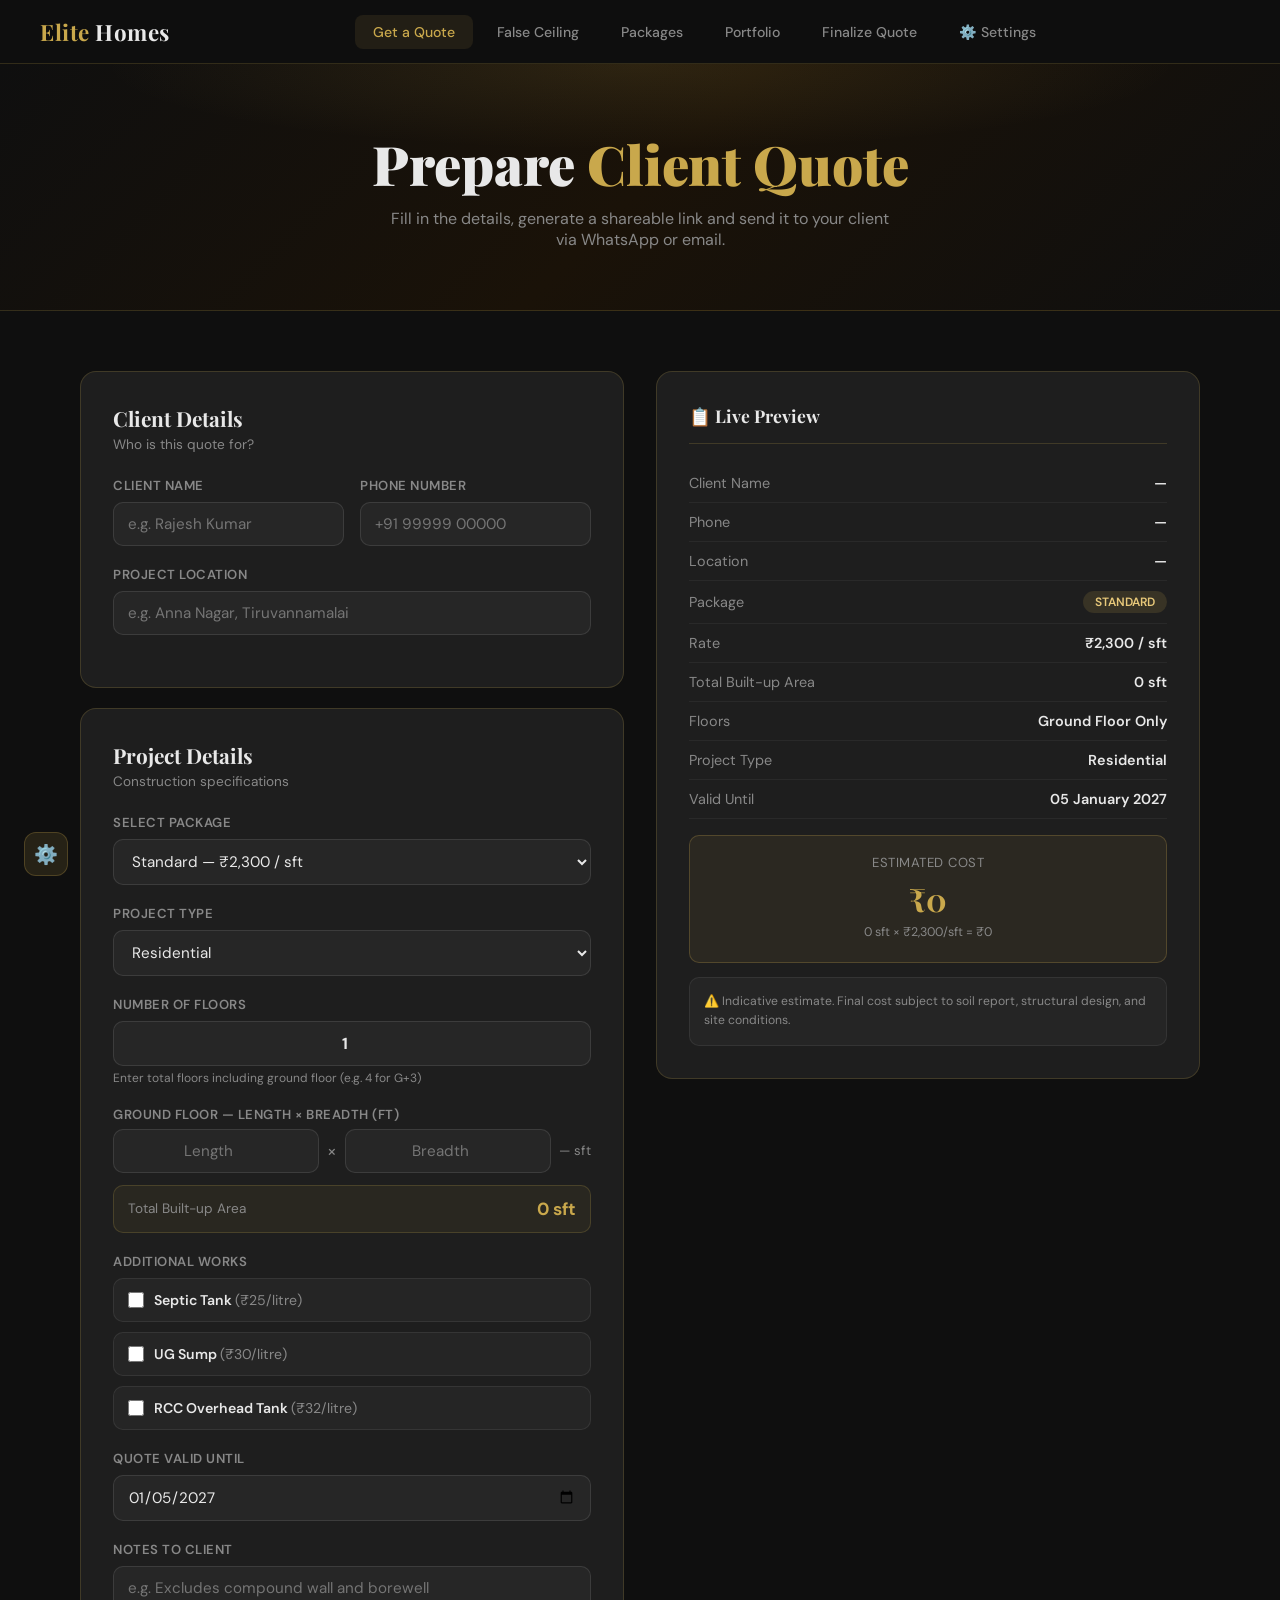
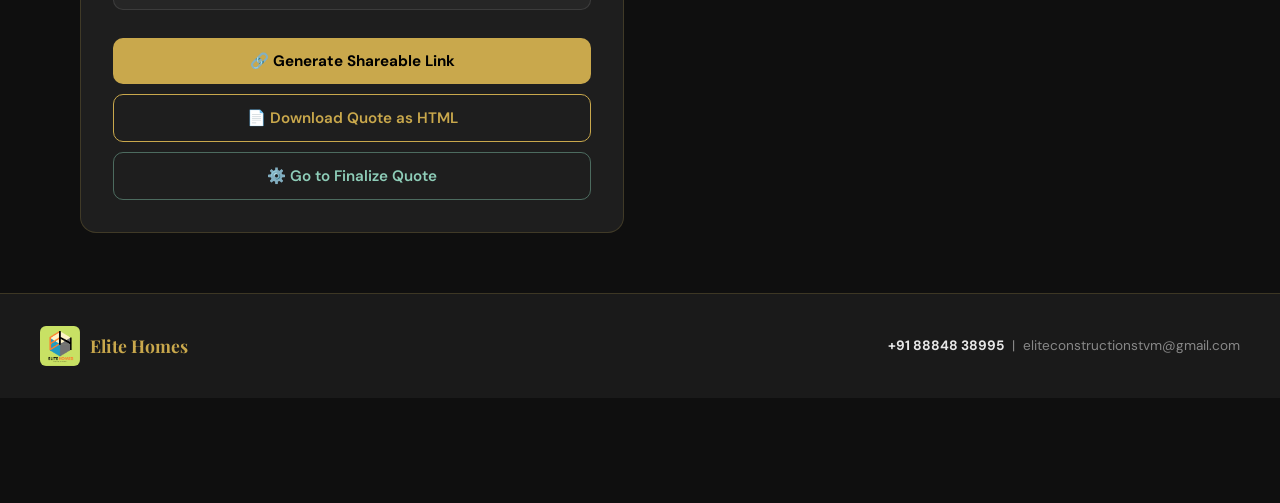
==== index.html @ dfecfeee "Delete terms and conditions page section Removed the terms and conditions section from the HTML." ====
<!DOCTYPE html>
<html lang="en">
<head>
<meta charset="UTF-8"/>
<meta name="viewport" content="width=device-width, initial-scale=1.0"/>
<title>Elite Homes</title>
<link href="https://fonts.googleapis.com/css2?family=Playfair+Display:wght@400;700;900&family=DM+Sans:wght@300;400;500;600&display=swap" rel="stylesheet"/>
<link rel="stylesheet" href="css/styles.css"/>
</head>
<body>


<!-- NAV -->
<nav>
  <div class="nav-logo" style="display:flex;align-items:center;gap:10px;cursor:pointer" onclick="showPage('quote',document.getElementById('nav-quote'))">
    <img src="assets/logo.png" style="height:38px;width:38px;object-fit:contain;border-radius:6px"/>
    <span style="color:var(--gold)">Elite <span style="color:var(--text)">Homes</span></span>
  </div>
  <div class="nav-links" id="navLinks">
    <button class="nav-btn active" id="nav-quote" onclick="showPage('quote',this);closeMenu()">Get a Quote</button>
    <button class="nav-btn" id="nav-ceiling" onclick="showPage('ceiling',this);closeMenu()">False Ceiling</button>
    <button class="nav-btn" id="nav-fc-finalize" onclick="showPage('fc-finalize',this);closeMenu()" style="display:none">Finalize FC</button>
    <button class="nav-btn" id="nav-packages" onclick="showPage('packages',this);closeMenu()">Packages</button>
    <button class="nav-btn" id="nav-projects" onclick="showPage('projects',this);closeMenu()">Portfolio</button>
    <button class="nav-btn" id="nav-finalize" onclick="showPage('finalize',this);closeMenu()" style="display:none">Finalize Quote</button>
    <button class="nav-btn" id="nav-settings" onclick="showPage('settings',this);closeMenu()">⚙️ Settings</button>
  </div>
  <div style="display:flex;align-items:center;gap:10px">
    <button class="nav-hamburger" id="navHamburger" onclick="toggleMenu()" aria-label="Menu">☰</button>
  </div>
</nav>


<!-- ===================== PAGE 1: PROJECTS ===================== -->
<div class="page" id="page-projects">
  <div class="hero">
    <h1>Building <em>Dreams</em><br/>Into Reality</h1>
    <p>Elite Homes — Property Promotors based in Tiruvannamalai, Tamil Nadu. Building dreams with quality and trust.</p>
  </div>

  <div class="section">
    <div class="stats-bar">
      <div class="stat-item">
        <div class="stat-num">120+</div>
        <div class="stat-label">Projects Completed</div>
      </div>
      <div class="stat-item">
        <div class="stat-num">8+</div>
        <div class="stat-label">Years Experience</div>
      </div>
      <div class="stat-item">
        <div class="stat-num">98%</div>
        <div class="stat-label">Client Satisfaction</div>
      </div>
      <div class="stat-item">
        <div class="stat-num">4.2L+</div>
        <div class="stat-label">Sq.ft. Built</div>
      </div>
    </div>

    <div class="section-title">Featured <em>Projects</em></div>
    <p class="section-sub">A selection of our finest completed constructions across Tamil Nadu</p>

    <div class="projects-grid" id="projectsGrid">
    </div>
  </div>

      <footer>
    <div class="footer-logo" style="display:flex;align-items:center;gap:10px"><img src="assets/logo.png" style="height:40px;width:40px;object-fit:contain;border-radius:6px"/><span></span></div>
    <div class="footer-contact"></div>
  </footer>



</div>

<!-- ===================== PAGE 2: QUOTE ===================== -->
<div class="page active" id="page-quote">

  <!-- ADMIN VIEW -->
  <div id="admin-view">
    <div class="hero">
      <h1>Prepare <em>Client Quote</em></h1>
      <p>Fill in the details, generate a shareable link and send it to your client via WhatsApp or email.</p>
    </div>
    <div class="section">
      <div class="quote-layout">
        <div>
          <div class="quote-form-card">
            <div class="section-title" style="font-size:1.3rem;margin-bottom:4px">Client Details</div>
            <p style="color:var(--muted);font-size:0.85rem;margin-bottom:24px">Who is this quote for?</p>
            <div class="form-row">
              <div class="form-group">
                <label class="form-label">Client Name</label>
                <input class="form-input" type="text" id="clientName" placeholder="e.g. Rajesh Kumar" oninput="updatePreview()"/>
              </div>
              <div class="form-group">
                <label class="form-label">Phone Number</label>
                <input class="form-input" type="tel" id="clientPhone" placeholder="+91 99999 00000" oninput="updatePreview()"/>
              </div>
            </div>
            <div class="form-group">
              <label class="form-label">Project Location</label>
              <input class="form-input" type="text" id="clientLocation" placeholder="e.g. Anna Nagar, Tiruvannamalai" oninput="updatePreview()"/>
            </div>
          </div>

          <div class="quote-form-card" style="margin-top:20px">
            <div class="section-title" style="font-size:1.3rem;margin-bottom:4px">Project Details</div>
            <p style="color:var(--muted);font-size:0.85rem;margin-bottom:24px">Construction specifications</p>
            <div class="form-group">
              <label class="form-label">Select Package</label>
              <select class="form-select" id="packageType" onchange="updatePreview()">
                <option value="basic">Basic — ₹2,100 / sft</option>
                <option value="standard" selected>Standard — ₹2,300 / sft</option>
                <option value="premium">Premium — ₹2,550 / sft</option>
              </select>
            </div>
            <div class="form-group">
              <label class="form-label">Project Type</label>
              <select class="form-select" id="projectType" onchange="updatePreview()">
                <option value="Residential">Residential</option>
                <option value="Commercial">Commercial</option>
              </select>
            </div>
            <!-- FLOOR DIMENSIONS -->
            <div class="form-group">
              <label class="form-label">Number of Floors</label>
              <input class="form-input" type="number" id="numFloors" min="1" max="20"
                placeholder="Enter number of floors" value="1" oninput="buildFloorInputs()"
                style="text-align:center;font-size:1rem;font-weight:700"/>
              <div style="font-size:0.75rem;color:var(--muted);margin-top:4px">Enter total floors including ground floor (e.g. 4 for G+3)</div>
            </div>
            <div id="floorDimsContainer"></div>
            <div style="margin-top:4px;padding:12px 14px;background:rgba(201,168,76,0.07);border:1px solid rgba(201,168,76,0.2);border-radius:10px;display:flex;justify-content:space-between;align-items:center;">
              <span style="font-size:0.85rem;color:var(--muted)">Total Built-up Area</span>
              <span style="font-size:1.1rem;font-weight:700;color:var(--gold)" id="totalSftDisplay">0 sft</span>
            </div>
            <input type="hidden" id="builtArea" value="0"/>
            <!-- ADD-ONS -->
            <div class="form-group" style="margin-top:20px">
              <label class="form-label">Additional Works</label>
              <div style="display:flex;flex-direction:column;gap:10px;margin-top:4px">
                <!-- Septic Tank -->
                <div style="background:rgba(255,255,255,0.03);border:1px solid rgba(255,255,255,0.08);border-radius:10px;padding:12px 14px;">
                  <label style="display:flex;align-items:center;gap:10px;cursor:pointer;margin-bottom:0">
                    <input type="checkbox" id="chk-septic" onchange="toggleAddon('septic')" style="accent-color:var(--gold);width:16px;height:16px"/>
                    <span style="font-size:0.88rem;font-weight:600">Septic Tank <span style="color:var(--muted);font-weight:400">(₹25/litre)</span></span>
                  </label>
                  <div id="addon-septic" style="display:none;margin-top:10px;display:none">
                    <input class="form-input" type="number" id="val-septic" placeholder="Capacity in litres" oninput="updatePreview()" style="margin-top:0"/>
                  </div>
                </div>
                <!-- UG Sump -->
                <div style="background:rgba(255,255,255,0.03);border:1px solid rgba(255,255,255,0.08);border-radius:10px;padding:12px 14px;">
                  <label style="display:flex;align-items:center;gap:10px;cursor:pointer;margin-bottom:0">
                    <input type="checkbox" id="chk-sump" onchange="toggleAddon('sump')" style="accent-color:var(--gold);width:16px;height:16px"/>
                    <span style="font-size:0.88rem;font-weight:600">UG Sump <span style="color:var(--muted);font-weight:400">(₹30/litre)</span></span>
                  </label>
                  <div id="addon-sump" style="display:none">
                    <input class="form-input" type="number" id="val-sump" placeholder="Capacity in litres" oninput="updatePreview()" style="margin-top:10px"/>
                  </div>
                </div>
                <!-- RCC Tank -->
                <div style="background:rgba(255,255,255,0.03);border:1px solid rgba(255,255,255,0.08);border-radius:10px;padding:12px 14px;">
                  <label style="display:flex;align-items:center;gap:10px;cursor:pointer;margin-bottom:0">
                    <input type="checkbox" id="chk-rcc" onchange="toggleAddon('rcc')" style="accent-color:var(--gold);width:16px;height:16px"/>
                    <span style="font-size:0.88rem;font-weight:600">RCC Overhead Tank <span style="color:var(--muted);font-weight:400">(₹32/litre)</span></span>
                  </label>
                  <div id="addon-rcc" style="display:none">
                    <input class="form-input" type="number" id="val-rcc" placeholder="Capacity in litres" oninput="updatePreview()" style="margin-top:10px"/>
                  </div>
                </div>
              </div>
            </div>
            <div class="form-group">
              <label class="form-label">Quote Valid Until</label>
              <input class="form-input" type="date" id="validUntil" oninput="updatePreview()"/>
            </div>
            <div class="form-group">
              <label class="form-label">Notes to Client</label>
              <input class="form-input" type="text" id="notes" placeholder="e.g. Excludes compound wall and borewell" oninput="updatePreview()"/>
            </div>
            <button class="form-btn" onclick="generateShareLink()">🔗 Generate Shareable Link</button>
            <button class="form-btn-outline" onclick="downloadQuoteHTML()" style="margin-top:10px">📄 Download Quote as HTML</button>
            <button class="form-btn-outline" onclick="goToFinalize()" style="margin-top:10px;border-color:rgba(107,158,138,0.6);color:#8ECDB8">⚙️ Go to Finalize Quote</button>
            <div class="share-box" id="shareBox">
              <div class="share-label">Share this link with your client</div>
              <div class="share-link-row">
                <input class="share-link-input" id="shareLinkInput" readonly onclick="this.select()"/>
                <button class="copy-btn" onclick="copyLink()">Copy</button>
              </div>
              <button class="wa-btn" onclick="shareWhatsApp()">
                <svg width="18" height="18" viewBox="0 0 24 24" fill="currentColor"><path d="M17.472 14.382c-.297-.149-1.758-.867-2.03-.967-.273-.099-.471-.148-.67.15-.197.297-.767.966-.94 1.164-.173.199-.347.223-.644.075-.297-.15-1.255-.463-2.39-1.475-.883-.788-1.48-1.761-1.653-2.059-.173-.297-.018-.458.13-.606.134-.133.298-.347.446-.52.149-.174.198-.298.298-.497.099-.198.05-.371-.025-.52-.075-.149-.669-1.612-.916-2.207-.242-.579-.487-.5-.669-.51-.173-.008-.371-.01-.57-.01-.198 0-.52.074-.792.372-.272.297-1.04 1.016-1.04 2.479 0 1.462 1.065 2.875 1.213 3.074.149.198 2.096 3.2 5.077 4.487.709.306 1.262.489 1.694.625.712.227 1.36.195 1.871.118.571-.085 1.758-.719 2.006-1.413.248-.694.248-1.289.173-1.413-.074-.124-.272-.198-.57-.347m-5.421 7.403h-.004a9.87 9.87 0 01-5.031-1.378l-.361-.214-3.741.982.998-3.648-.235-.374a9.86 9.86 0 01-1.51-5.26c.001-5.45 4.436-9.884 9.888-9.884 2.64 0 5.122 1.03 6.988 2.898a9.825 9.825 0 012.893 6.994c-.003 5.45-4.437 9.884-9.885 9.884m8.413-18.297A11.815 11.815 0 0012.05 0C5.495 0 .16 5.335.157 11.892c0 2.096.547 4.142 1.588 5.945L.057 24l6.305-1.654a11.882 11.882 0 005.683 1.448h.005c6.554 0 11.89-5.335 11.893-11.893a11.821 11.821 0 00-3.48-8.413z"/></svg>
                Send via WhatsApp
              </button>
            </div>
          </div>
        </div>

        <div class="quote-preview">
          <h3>📋 Live Preview</h3>
          <div class="preview-row"><span class="preview-label">Client Name</span><span class="preview-val" id="prev-name">—</span></div>
          <div class="preview-row"><span class="preview-label">Phone</span><span class="preview-val" id="prev-phone">—</span></div>
          <div class="preview-row"><span class="preview-label">Location</span><span class="preview-val" id="prev-location">—</span></div>
          <div class="preview-row"><span class="preview-label">Package</span><span class="preview-val" id="prev-package"><span class="package-pill pill-standard">Standard</span></span></div>
          <div class="preview-row"><span class="preview-label">Rate</span><span class="preview-val" id="prev-rate">₹2,300 / sft</span></div>
          <div class="preview-row"><span class="preview-label">Total Built-up Area</span><span class="preview-val" id="prev-area">0 sft</span></div>
          <div class="preview-row"><span class="preview-label">Floors</span><span class="preview-val" id="prev-floors">Ground Floor Only</span></div>
          <div id="prev-floor-details" style="width:100%"></div>
          <div id="prev-addons-rows"></div>
          <div class="preview-row"><span class="preview-label">Project Type</span><span class="preview-val" id="prev-type">Residential</span></div>
          <div class="preview-row"><span class="preview-label">Valid Until</span><span class="preview-val" id="prev-valid">—</span></div>
          <div class="preview-total">
            <div class="preview-total-label">Estimated Cost</div>
            <div class="preview-total-num" id="prev-total">₹33,75,000</div>
            <div class="preview-total-sub" id="prev-breakdown">0 sft × ₹2,300/sft</div>
            <div id="prev-addons-total" style="font-size:0.78rem;color:var(--muted);margin-top:4px"></div>
          </div>
          <div style="margin-top:14px;padding:14px;background:rgba(255,255,255,0.03);border-radius:10px;border:1px solid rgba(255,255,255,0.07);">
            <p style="font-size:0.76rem;color:var(--muted);line-height:1.6;">⚠️ Indicative estimate. Final cost subject to soil report, structural design, and site conditions.</p>
          </div>
        </div>
      </div>
    </div>
  </div>

  <!-- CLIENT VIEW -->
  <div id="client-view" style="display:none">
    <div class="hero">
      <h1>Your <em>Construction Quote</em></h1>
      <p>Prepared exclusively for you by Elite Homes</p>
    </div>
    <div class="section">
      <div class="client-quote-wrap">
        <div class="client-banner">
          <div class="client-banner-icon">🏗️</div>
          <div class="client-banner-text">
            <h4>Read-only quote prepared by Elite Homes</h4>
            <p>To discuss or proceed, contact us via WhatsApp or call directly.</p>
          </div>
        </div>
        <div class="client-header">
          <div>
            <div style="font-size:0.78rem;color:var(--muted);text-transform:uppercase;letter-spacing:1px;margin-bottom:6px">Construction Quote</div>
            <h2>Dear <em id="c-name">Client</em></h2>
          </div>
          <div class="quote-meta"><strong id="c-quotedate">—</strong>Valid until: <span id="c-valid">—</span></div>
        </div>
        <div class="client-total-card">
          <div class="client-total-label">Estimated Project Cost</div>
          <div class="client-total-amount" id="c-total">—</div>
          <div class="client-total-break" id="c-break">—</div>
        </div>
        <div class="client-card">
          <h3>Project Information</h3>
          <div class="client-detail-grid">
            <div class="client-detail-item"><div class="client-detail-label">Client Name</div><div class="client-detail-val" id="c-namedet">—</div></div>
            <div class="client-detail-item"><div class="client-detail-label">Phone</div><div class="client-detail-val" id="c-phone">—</div></div>
            <div class="client-detail-item"><div class="client-detail-label">Project Location</div><div class="client-detail-val" id="c-loc">—</div></div>
            <div class="client-detail-item"><div class="client-detail-label">Project Type</div><div class="client-detail-val" id="c-type">—</div></div>
            <div class="client-detail-item"><div class="client-detail-label">Built-up Area</div><div class="client-detail-val" id="c-area">—</div></div>
            <div class="client-detail-item"><div class="client-detail-label">Number of Floors</div><div class="client-detail-val" id="c-floors">—</div></div>
          </div>
        </div>
        <div class="client-card">
          <h3>Selected Package</h3>
          <div style="display:flex;align-items:center;gap:16px;margin-bottom:20px">
            <span id="c-pkgpill" class="package-pill pill-standard">Standard</span>
            <span id="c-pkgrate" style="font-size:1.1rem;font-weight:700">₹2,300 / sft</span>
          </div>
          <div class="client-specs-grid" id="c-specs-grid"></div>
          <div style="margin-top:16px;padding:14px;background:rgba(255,255,255,0.03);border-radius:10px;border:1px solid rgba(255,255,255,0.06);">
            <p id="c-notes" style="font-size:0.85rem;color:var(--muted);line-height:1.6;"></p>
          </div>
        </div>
        <div class="client-card">
          <h3>Package Inclusions</h3>
          <div id="c-addons" style="display:grid;grid-template-columns:1fr 1fr;gap:10px;"></div>
        </div>
        <div style="padding:14px;background:rgba(255,255,255,0.02);border:1px solid rgba(255,255,255,0.07);border-radius:10px;margin-bottom:20px;">
          <p style="font-size:0.78rem;color:var(--muted);line-height:1.7;">⚠️ <strong style="color:var(--text)">Disclaimer:</strong> This is an indicative estimate. Final project cost will be confirmed after site inspection, soil test, and structural design. Rates are subject to revision based on material market prices at time of procurement.</p>
        </div>

        <!-- COMPARISON TABLE in client view -->
        <div class="client-card">
          <h3>How Your Package Compares</h3>
          <div style="overflow-x:auto">
          <table class="compare-table" style="margin-top:4px">
            <thead>
              <tr>
                <th style="text-align:left;background:var(--dark3);color:var(--muted);font-size:0.78rem">Specification</th>
                <th class="th-basic" id="cmp-th-basic">Basic</th>
                <th class="th-standard" id="cmp-th-standard">Standard</th>
                <th class="th-premium" id="cmp-th-premium">Premium</th>
              </tr>
            </thead>
            <tbody>
              <tr><td>Rate / SFT</td><td id="cmp-rate-basic">₹2,100</td><td id="cmp-rate-standard">₹2,300</td><td id="cmp-rate-premium">₹2,550</td></tr>
              <tr><td>Basement Height</td><td>2 ft above GL</td><td>3 ft above GL</td><td>3 ft above GL</td></tr>
              <tr><td>Cement / சிமெண்ட்</td><td>Priya / Penna</td><td>Ramco / Dalmia</td><td>Ultratech</td></tr>
              <tr><td>TMT Steel / ஸ்டீல்</td><td>Suryadev / Thirumala</td><td>Agni</td><td>TATA TMT</td></tr>
              <tr><td>Sand / மணல்</td><td>M-Sand / P-Sand</td><td>M-Sand / P-Sand</td><td>M-Sand / P-Sand</td></tr>
              <tr><td>Bricks / செங்கல்</td><td>Fly Ash</td><td>Red Brick</td><td>Wire-cut Red Brick</td></tr>
              <tr><td>Main Door / மெயின் டோர்</td><td>Vengai wood frame with Flush door</td><td>Vengai wood frame with Vengai wood shutter</td><td>African Teak wood frame with African Teak wood shutter</td></tr>
              <tr><td>Inner Doors / உள் கதவு</td><td>Vengai wood frame with Flushdoor</td><td>Vengai wood frame with Flushdoor</td><td>Vengai wood frame with Flushdoor (ISI make)</td></tr>
              <tr><td>Exterior Doors / வெளி கதவு</td><td>Vengai Wood Frame with Vengai Shutter</td><td>Vengai Wood Frame with Vengai Shutter</td><td>Vengai Wood Frame with Vengai Shutter</td></tr>
              <tr><td>Windows / ஜன்னல்கள்</td><td>UPVC</td><td>UPVC</td><td>Vengai Wood</td></tr>
              <tr><td>Hardwares</td><td>Powder coated</td><td>Powder coated</td><td>Stainless Steel</td></tr>
              <tr><td>Handrails / கைப்பிடி</td><td>MS</td><td>Stainless Steel</td><td>Stainless Steel</td></tr>
              <tr><td>Main Gate</td><td>MS</td><td>MS</td><td>SS</td></tr>
              <tr><td>Tiles / டைல்ஸ்</td><td>₹40/sft</td><td>₹50/sft</td><td>₹60/sft</td></tr>
              <tr><td>Staircase Floor / மாடி படி</td><td>Vitrified Tiles</td><td>Vitrified Tiles</td><td>Granite</td></tr>
              <tr><td>Switches / ஸ்விட்ச்கள்</td><td>GM</td><td>Anchor Roma</td><td>Legrand</td></tr>
              <tr><td>Electric Cables / வயர்கள்</td><td>Kundan / V-Guard</td><td>Finolex</td><td>Hawells</td></tr>
              <tr><td>Water Pipes / குழாய்கள்</td><td>Star</td><td>Finolex</td><td>Astral / Ashirwad</td></tr>
              <tr><td>Sanitary Fittings / சானிடரி Fittings</td><td>Parryware</td><td>Jaquar</td><td>Roca</td></tr>
              <tr><td>Water Closets / கழிவறை பேஷன்</td><td>Parryware</td><td>Parryware</td><td>Jaquar</td></tr>
              <tr><td>Interior Painting</td><td>Asian Tractor</td><td>Asian Tractor</td><td>Asian Premium</td></tr>
              <tr><td>Exterior Painting</td><td>Asian Ace</td><td>Asian Ace</td><td>Asian Apex</td></tr>
              <tr><td>Joinery Painting</td><td>Asian Enamel</td><td>Asian Enamel</td><td>Asian Enamel</td></tr>
              <tr><td>Anti Termite Treatment</td><td><span class="check-no">✕</span></td><td><span class="check-no">✕</span></td><td><span class="check-yes">✓</span></td></tr>
              <tr><td>Basement Plastering</td><td><span class="check-no">✕</span></td><td><span class="check-no">✕</span></td><td><span class="check-yes">✓</span></td></tr>
              <tr><td>Sill Slab</td><td><span class="check-no">✕</span></td><td><span class="check-yes">✓</span></td><td><span class="check-yes">✓</span></td></tr>
            </tbody>
          </table>
          </div>
          <p style="font-size:0.75rem;color:var(--muted);margin-top:12px;text-align:center">Your selected package is highlighted above</p>
        </div>
        <div class="client-actions">
          <button class="client-action-btn action-primary" onclick="window.print()">🖨️ Print / Save PDF</button>
          <button class="client-action-btn action-wa" onclick="window.open('https://wa.me/918884838995','_blank')">💬 Contact on WhatsApp</button>
        </div>
      </div>
    </div>
  </div>

    <footer>
    <div class="footer-logo" style="display:flex;align-items:center;gap:10px"><img src="assets/logo.png" style="height:40px;width:40px;object-fit:contain;border-radius:6px"/><span></span></div>
    <div class="footer-contact"></div>
  </footer>


</div>


<!-- ===================== PAGE: FALSE CEILING ===================== -->
<div class="page" id="page-ceiling">
  <div id="fc-admin-view">
    <div class="hero">
      <h1>False Ceiling <em>Quote</em></h1>
      <p>Add rooms, select materials per room, and generate a detailed false ceiling quotation.</p>
    </div>
    <div class="section" style="max-width:900px">

      <!-- Client Details -->
      <div class="quote-form-card" style="margin-bottom:16px">
        <div class="section-title" style="font-size:1.1rem;margin-bottom:16px">Client Details</div>
        <div class="form-row">
          <div class="form-group">
            <label class="form-label">Client Name</label>
            <input class="form-input" type="text" id="fc-clientName" placeholder="e.g. Mr. Lokesh" oninput="fcRecalc()"/>
          </div>
          <div class="form-group">
            <label class="form-label">Location / Project</label>
            <input class="form-input" type="text" id="fc-location" placeholder="e.g. Vengikkal, Tiruvannamalai" oninput="fcRecalc()"/>
          </div>
        </div>
      </div>

      <!-- Rooms -->
      <div id="fc-rooms-container"></div>
      <button class="fc-add-room-btn" onclick="fcAddRoom()">+ Add Room</button>

      <!-- Global Add-ons -->
      <div class="fc-global-card">
        <div class="fc-global-title">Global Add-ons (applied to total area)</div>
        <!-- CNC Design -->
        <div class="fc-global-row">
          <div>
            <div class="fc-global-label">CNC Design with Light Board Sheet</div>
            <div style="font-size:0.75rem;color:var(--muted)">₹750 per Rft</div>
          </div>
          <input type="checkbox" id="fc-cnc-chk" onchange="fcToggleGlobal('cnc')" style="accent-color:var(--gold);width:18px;height:18px"/>
          <span class="fc-global-unit">Rft</span>
          <input class="fq-diff-input" type="number" id="fc-cnc-qty" placeholder="Qty" oninput="fcRecalc()" style="display:none;text-align:center"/>
        </div>
        <!-- Putty -->
        <div class="fc-global-row">
          <div>
            <div class="fc-global-label">Putty — 2 coats (Birla Putty)</div>
            <div style="font-size:0.75rem;color:var(--muted)">₹20 per Sft</div>
          </div>
          <input type="checkbox" id="fc-putty-chk" onchange="fcToggleGlobal('putty')" style="accent-color:var(--gold);width:18px;height:18px"/>
          <span class="fc-global-unit">Auto (total sft)</span>
          <div style="font-size:0.82rem;color:var(--gold);font-weight:700" id="fc-putty-display">₹0</div>
        </div>
        <!-- Primer -->
        <div class="fc-global-row">
          <div>
            <div class="fc-global-label">Primer — 1 coat (Asian Paints)</div>
            <div style="font-size:0.75rem;color:var(--muted)">₹15 per Sft</div>
          </div>
          <input type="checkbox" id="fc-primer-chk" onchange="fcToggleGlobal('primer')" style="accent-color:var(--gold);width:18px;height:18px"/>
          <span class="fc-global-unit">Auto (total sft)</span>
          <div style="font-size:0.82rem;color:var(--gold);font-weight:700" id="fc-primer-display">₹0</div>
        </div>
      </div>

      <!-- Summary -->
      <div class="fc-summary-box">
        <div style="font-size:0.75rem;text-transform:uppercase;letter-spacing:1px;color:var(--muted);margin-bottom:14px;font-weight:700">Quote Summary</div>
        <div id="fc-summary-rows"></div>
        <div class="fc-summary-total">
          <div class="fc-summary-total-label">Total Amount</div>
          <div class="fc-summary-total-val" id="fc-grand-total">₹0</div>
        </div>
      </div>

      <button class="fc-download-btn" onclick="fcDownloadQuote()">📄 Download False Ceiling Quote</button>
      <button class="fc-download-btn" onclick="showPage('fc-finalize', document.getElementById('nav-fc-finalize'))" style="margin-top:10px;background:rgba(201,168,76,0.12);color:var(--gold);border:1px solid rgba(201,168,76,0.4)">⚙️ Finalize False Ceiling Quote</button>
      <button class="fc-download-btn" onclick="copyFcSpecsShareLink()" style="margin-top:10px;background:rgba(94,201,138,0.1);color:#5EC98A;border:1px solid rgba(94,201,138,0.4)">🔗 Copy False Ceiling Specs Link</button>
      <div id="fc-share-msg" style="display:none;text-align:center;color:#5EC98A;font-size:0.82rem;margin-top:8px">✅ Link copied! Share it with your client.</div>

    </div>
       <footer>
      <div class="footer-logo" style="display:flex;align-items:center;gap:10px"><span></span></div>
      <div class="footer-contact"></div>
    </footer>


    <div style="text-align:center;padding:10px 0 4px;font-size:0.72rem;color:rgba(255,255,255,0.18)">v2.0 — Elite Homes Quote Builder</div>
  </div>
</div>


<!-- ===================== PAGE: FC FINALIZE ===================== -->
<div class="page" id="page-fc-finalize">
  <div class="hero">
    <h1>Finalize <em>False Ceiling Quote</em></h1>
    <p>Review rooms, apply deductions, adjust rates, add extras and download the final quote.</p>
  </div>
  <div class="section" style="max-width:900px">

    <!-- STEP 1: LOAD -->
    <div class="fq-section" id="fcfin-load-section">
      <div class="fq-section-title">📂 Load Quote</div>
      <div class="fq-section-sub">Upload a downloaded False Ceiling quote HTML, or use current quote from the False Ceiling page.</div>
      <div style="display:flex;gap:10px;flex-wrap:wrap;margin-top:12px">
        <button class="specs-btn" onclick="fcFinLoadCurrent()" style="flex:1;padding:14px;font-size:0.9rem">
          ⚡ Use Current Quote
        </button>
        <button class="specs-btn" onclick="document.getElementById('fcfin-file-input').click()" style="flex:1;padding:14px;font-size:0.9rem">
          📂 Upload Quote HTML
        </button>
        <input type="file" id="fcfin-file-input" accept=".html" style="display:none" onchange="fcFinLoadFile(event)"/>
      </div>
      <div id="fcfin-loaded-info" style="display:none;margin-top:14px;padding:12px 16px;background:rgba(201,168,76,0.07);border:1px solid rgba(201,168,76,0.2);border-radius:10px">
        <strong id="fcfin-client-name">—</strong>
        <span style="color:var(--muted);font-size:0.82rem;margin-left:10px" id="fcfin-room-count">—</span>
      </div>
    </div>

    <!-- STEP 2: ROOMS WITH DEDUCTIONS -->
    <div id="fcfin-main" style="display:none">
      <div class="fq-section">
        <div class="fq-section-title">🏠 Step 2 — Rooms &amp; Deductions</div>
        <div class="fq-section-sub">Each room shows its gross area. Add deductions (pillar, toilet cutout, etc.) to get net area. Adjust rate per room if needed.</div>
        <div id="fcfin-room-rows"></div>
      </div>

      <!-- STEP 3: GLOBAL ADD-ONS REVIEW -->
      <div class="fq-section">
        <div class="fq-section-title">🔧 Step 3 — Additional Items</div>
        <div class="fq-section-sub">Review global add-ons. Add any extra line items below.</div>

        <!-- Global addons from original quote -->
        <div id="fcfin-globals-rows"></div>

        <!-- Extra line items -->
        <div style="margin-top:16px">
          <div style="font-size:0.75rem;text-transform:uppercase;letter-spacing:0.5px;color:var(--muted);margin-bottom:10px">Extra Line Items</div>
          <table class="fq-extra-table">
            <thead><tr>
              <th style="width:40px">S.No</th><th>Description</th>
              <th style="width:80px">Qty</th><th style="width:70px">Unit</th>
              <th style="width:100px">Rate</th>
              <th style="width:100px;text-align:right">Total</th>
              <th style="width:32px"></th>
            </tr></thead>
            <tbody id="fcfin-extra-body"></tbody>
          </table>
          <button class="fq-add-row-btn" onclick="fcFinAddExtra()">+ Add Line Item</button>
        </div>
      </div>

      <!-- GRAND TOTAL -->
      <div class="fq-grand-box">
        <div class="fq-section-title" style="margin-bottom:16px">💰 Grand Total</div>
        <div id="fcfin-grand-rows"></div>
        <div class="fq-grand-total">
          <div class="fq-grand-total-label">Total False Ceiling Cost</div>
          <div class="fq-grand-total-val" id="fcfin-grand-total">₹0</div>
        </div>
      </div>

      <button class="fc-download-btn" onclick="fcFinDownload()">🖨️ Generate &amp; Download Final FC Quote</button>
    </div>
  </div>

  <footer>
    <div class="footer-logo" style="display:flex;align-items:center;gap:10px"><span></span></div>
    <div class="footer-contact"></div>
  </footer>


  <div style="text-align:center;padding:10px 0 4px;font-size:0.72rem;color:rgba(255,255,255,0.18)">v2.0 — Elite Homes Quote Builder</div>
</div>

<!-- ===================== PAGE 3: PACKAGES ===================== -->
<div class="page" id="page-packages">
  <div class="hero">
    <h1>Construction <em>Packages</em><br/>& Specifications</h1>
    <p>Transparent pricing, honest material specifications. Choose the package that fits your vision and budget.</p>
  </div>

  <div class="section">
    <div class="section-title">Choose Your <em>Package</em></div>
    <p class="section-sub">All packages include skilled labour, structural drawings, and quality site supervision.</p>

    <div class="pkg-grid">
      <!-- BASIC -->
      <div class="pkg-card">
        <div class="pkg-header">
          <div class="pkg-name basic">Basic Package</div>
          <div class="pkg-price">₹2,100 <span class="pkg-price-unit">/ sft</span></div>
          <div class="pkg-desc">Reliable construction with quality entry-level materials. Ideal for budget-conscious builds without compromising structure.</div>
        </div>
        <button class="pkg-cta basic" onclick="selectPackageAndQuote('basic')">Get Quote →</button>
        <div class="pkg-features">
          <div class="feature-row"><span class="feature-icon">🏗️</span><div><div class="feature-label">Cement</div><div class="feature-val">Priya / Penna</div></div></div>
          <div class="feature-row"><span class="feature-icon">⚙️</span><div><div class="feature-label">TMT Steel</div><div class="feature-val">Suryadev / Thirumala</div></div></div>
          <div class="feature-row"><span class="feature-icon">🏖️</span><div><div class="feature-label">Sand</div><div class="feature-val">M-Sand / P-Sand</div></div></div>
          <div class="feature-row"><span class="feature-icon">🧱</span><div><div class="feature-label">Bricks</div><div class="feature-val">Fly Ash</div></div></div>
          <div class="feature-row"><span class="feature-icon">🚪</span><div><div class="feature-label">Main Door</div><div class="feature-val">Vengai wood frame with Flush door</div></div></div>
          <div class="feature-row"><span class="feature-icon">🚪</span><div><div class="feature-label">Inner Doors</div><div class="feature-val">Vengai wood frame with Flushdoor</div></div></div>
          <div class="feature-row"><span class="feature-icon">🚪</span><div><div class="feature-label">Exterior Doors</div><div class="feature-val">Vengai Wood Frame with Vengai Shutter</div></div></div>
          <div class="feature-row"><span class="feature-icon">🪟</span><div><div class="feature-label">Windows</div><div class="feature-val">UPVC</div></div></div>
          <div class="feature-row"><span class="feature-icon">🔧</span><div><div class="feature-label">Hardwares</div><div class="feature-val">Powder coated</div></div></div>
          <div class="feature-row"><span class="feature-icon">🪜</span><div><div class="feature-label">Handrails</div><div class="feature-val">MS</div></div></div>
          <div class="feature-row"><span class="feature-icon">🚧</span><div><div class="feature-label">Main Gate</div><div class="feature-val">MS</div></div></div>
          <div class="feature-row"><span class="feature-icon">🏠</span><div><div class="feature-label">Tiles</div><div class="feature-val">₹40/sft</div></div></div>
          <div class="feature-row"><span class="feature-icon">🪞</span><div><div class="feature-label">Staircase Floor</div><div class="feature-val">Vitrified Tiles</div></div></div>
          <div class="feature-row"><span class="feature-icon">💡</span><div><div class="feature-label">Switches</div><div class="feature-val">GM</div></div></div>
          <div class="feature-row"><span class="feature-icon">🔌</span><div><div class="feature-label">Electric Cables</div><div class="feature-val">Kundan / V-Guard</div></div></div>
          <div class="feature-row"><span class="feature-icon">🚰</span><div><div class="feature-label">Water Pipes</div><div class="feature-val">Star</div></div></div>
          <div class="feature-row"><span class="feature-icon">🚿</span><div><div class="feature-label">Sanitary Fittings</div><div class="feature-val">Parryware</div></div></div>
          <div class="feature-row"><span class="feature-icon">🚽</span><div><div class="feature-label">Water Closets</div><div class="feature-val">Parryware</div></div></div>
          <div class="feature-row"><span class="feature-icon">🎨</span><div><div class="feature-label">Interior Painting</div><div class="feature-val">Asian Tractor</div></div></div>
          <div class="feature-row"><span class="feature-icon">🎨</span><div><div class="feature-label">Exterior Painting</div><div class="feature-val">Asian Ace</div></div></div>
          <div class="feature-row"><span class="feature-icon">🎨</span><div><div class="feature-label">Joinery Painting</div><div class="feature-val">Asian Enamel</div></div></div>
          <div class="feature-row"><span class="feature-icon">🏚️</span><div><div class="feature-label">Basement Height</div><div class="feature-val">2 ft above GL</div></div></div>
        </div>
      </div>

      <!-- STANDARD -->
      <div class="pkg-card featured">
        <div class="featured-badge">⭐ MOST POPULAR</div>
        <div class="pkg-header">
          <div class="pkg-name standard">Standard Package</div>
          <div class="pkg-price">₹2,300 <span class="pkg-price-unit">/ sft</span></div>
          <div class="pkg-desc">The most popular choice — balanced quality, durability and style at a smart price point.</div>
        </div>
        <button class="pkg-cta standard" onclick="selectPackageAndQuote('standard')">Get Quote →</button>
        <div class="pkg-features">
          <div class="feature-row"><span class="feature-icon">🏗️</span><div><div class="feature-label">Cement</div><div class="feature-val">Ramco / Dalmia</div></div></div>
          <div class="feature-row"><span class="feature-icon">⚙️</span><div><div class="feature-label">TMT Steel</div><div class="feature-val">Agni</div></div></div>
          <div class="feature-row"><span class="feature-icon">🏖️</span><div><div class="feature-label">Sand</div><div class="feature-val">M-Sand / P-Sand</div></div></div>
          <div class="feature-row"><span class="feature-icon">🧱</span><div><div class="feature-label">Bricks</div><div class="feature-val">Red Brick</div></div></div>
          <div class="feature-row"><span class="feature-icon">🚪</span><div><div class="feature-label">Main Door</div><div class="feature-val">Vengai wood frame with Vengai wood shutter</div></div></div>
          <div class="feature-row"><span class="feature-icon">🚪</span><div><div class="feature-label">Inner Doors</div><div class="feature-val">Vengai wood frame with Flushdoor</div></div></div>
          <div class="feature-row"><span class="feature-icon">🚪</span><div><div class="feature-label">Exterior Doors</div><div class="feature-val">Vengai Wood Frame with Vengai Shutter</div></div></div>
          <div class="feature-row"><span class="feature-icon">🪟</span><div><div class="feature-label">Windows</div><div class="feature-val">UPVC</div></div></div>
          <div class="feature-row"><span class="feature-icon">🔧</span><div><div class="feature-label">Hardwares</div><div class="feature-val">Powder coated</div></div></div>
          <div class="feature-row"><span class="feature-icon">🪜</span><div><div class="feature-label">Handrails</div><div class="feature-val">Stainless Steel</div></div></div>
          <div class="feature-row"><span class="feature-icon">🚧</span><div><div class="feature-label">Main Gate</div><div class="feature-val">MS</div></div></div>
          <div class="feature-row"><span class="feature-icon">🏠</span><div><div class="feature-label">Tiles</div><div class="feature-val">₹50/sft</div></div></div>
          <div class="feature-row"><span class="feature-icon">🪞</span><div><div class="feature-label">Staircase Floor</div><div class="feature-val">Vitrified Tiles</div></div></div>
          <div class="feature-row"><span class="feature-icon">💡</span><div><div class="feature-label">Switches</div><div class="feature-val">Anchor Roma</div></div></div>
          <div class="feature-row"><span class="feature-icon">🔌</span><div><div class="feature-label">Electric Cables</div><div class="feature-val">Finolex</div></div></div>
          <div class="feature-row"><span class="feature-icon">🚰</span><div><div class="feature-label">Water Pipes</div><div class="feature-val">Finolex</div></div></div>
          <div class="feature-row"><span class="feature-icon">🚿</span><div><div class="feature-label">Sanitary Fittings</div><div class="feature-val">Jaquar</div></div></div>
          <div class="feature-row"><span class="feature-icon">🚽</span><div><div class="feature-label">Water Closets</div><div class="feature-val">Parryware</div></div></div>
          <div class="feature-row"><span class="feature-icon">🎨</span><div><div class="feature-label">Interior Painting</div><div class="feature-val">Asian Tractor</div></div></div>
          <div class="feature-row"><span class="feature-icon">🎨</span><div><div class="feature-label">Exterior Painting</div><div class="feature-val">Asian Ace</div></div></div>
          <div class="feature-row"><span class="feature-icon">🎨</span><div><div class="feature-label">Joinery Painting</div><div class="feature-val">Asian Enamel</div></div></div>
          <div class="feature-row"><span class="feature-icon">🏚️</span><div><div class="feature-label">Basement Height</div><div class="feature-val">3 ft above GL</div></div></div>
        </div>
      </div>

      <!-- PREMIUM -->
      <div class="pkg-card">
        <div class="pkg-header">
          <div class="pkg-name premium">Premium Package</div>
          <div class="pkg-price">₹2,550 <span class="pkg-price-unit">/ sft</span></div>
          <div class="pkg-desc">Top-tier materials and finishes for a home that stands out — built to last with the finest craftsmanship.</div>
        </div>
        <button class="pkg-cta premium" onclick="selectPackageAndQuote('premium')">Get Quote →</button>
        <div class="pkg-features">
          <div class="feature-row"><span class="feature-icon">🏗️</span><div><div class="feature-label">Cement</div><div class="feature-val">Ultratech</div></div></div>
          <div class="feature-row"><span class="feature-icon">⚙️</span><div><div class="feature-label">TMT Steel</div><div class="feature-val">TATA TMT</div></div></div>
          <div class="feature-row"><span class="feature-icon">🏖️</span><div><div class="feature-label">Sand</div><div class="feature-val">M-Sand / P-Sand</div></div></div>
          <div class="feature-row"><span class="feature-icon">🧱</span><div><div class="feature-label">Bricks</div><div class="feature-val">Wire-cut Red Brick</div></div></div>
          <div class="feature-row"><span class="feature-icon">🚪</span><div><div class="feature-label">Main Door</div><div class="feature-val">African Teak wood frame with African Teak wood shutter</div></div></div>
          <div class="feature-row"><span class="feature-icon">🚪</span><div><div class="feature-label">Inner Doors</div><div class="feature-val">Vengai wood frame with Flushdoor (ISI make)</div></div></div>
          <div class="feature-row"><span class="feature-icon">🚪</span><div><div class="feature-label">Exterior Doors</div><div class="feature-val">Vengai Wood Frame with Vengai Shutter</div></div></div>
          <div class="feature-row"><span class="feature-icon">🪟</span><div><div class="feature-label">Windows</div><div class="feature-val">Vengai Wood</div></div></div>
          <div class="feature-row"><span class="feature-icon">🔧</span><div><div class="feature-label">Hardwares</div><div class="feature-val">Stainless Steel</div></div></div>
          <div class="feature-row"><span class="feature-icon">🪜</span><div><div class="feature-label">Handrails</div><div class="feature-val">Stainless Steel</div></div></div>
          <div class="feature-row"><span class="feature-icon">🚧</span><div><div class="feature-label">Main Gate</div><div class="feature-val">SS</div></div></div>
          <div class="feature-row"><span class="feature-icon">🏠</span><div><div class="feature-label">Tiles</div><div class="feature-val">₹60/sft</div></div></div>
          <div class="feature-row"><span class="feature-icon">🪞</span><div><div class="feature-label">Staircase Floor</div><div class="feature-val">Granite</div></div></div>
          <div class="feature-row"><span class="feature-icon">💡</span><div><div class="feature-label">Switches</div><div class="feature-val">Legrand</div></div></div>
          <div class="feature-row"><span class="feature-icon">🔌</span><div><div class="feature-label">Electric Cables</div><div class="feature-val">Hawells</div></div></div>
          <div class="feature-row"><span class="feature-icon">🚰</span><div><div class="feature-label">Water Pipes</div><div class="feature-val">Astral / Ashirwad</div></div></div>
          <div class="feature-row"><span class="feature-icon">🚿</span><div><div class="feature-label">Sanitary Fittings</div><div class="feature-val">Roca</div></div></div>
          <div class="feature-row"><span class="feature-icon">🚽</span><div><div class="feature-label">Water Closets</div><div class="feature-val">Jaquar</div></div></div>
          <div class="feature-row"><span class="feature-icon">🎨</span><div><div class="feature-label">Interior Painting</div><div class="feature-val">Asian Premium</div></div></div>
          <div class="feature-row"><span class="feature-icon">🎨</span><div><div class="feature-label">Exterior Painting</div><div class="feature-val">Asian Apex</div></div></div>
          <div class="feature-row"><span class="feature-icon">🎨</span><div><div class="feature-label">Joinery Painting</div><div class="feature-val">Asian Enamel</div></div></div>
          <div class="feature-row"><span class="feature-icon">🏚️</span><div><div class="feature-label">Basement Height</div><div class="feature-val">3 ft above GL</div></div></div>
          <div class="feature-row"><span class="feature-icon">🐛</span><div><div class="feature-label">Anti Termite Treatment</div><div class="feature-val">Included</div></div></div>
          <div class="feature-row"><span class="feature-icon">🧱</span><div><div class="feature-label">Basement Plastering</div><div class="feature-val">Included</div></div></div>
          <div class="feature-row"><span class="feature-icon">🪵</span><div><div class="feature-label">Sill Slab</div><div class="feature-val">Included</div></div></div>
        </div>
      </div></div>
    </div>

    <!-- COMPARISON TABLE -->
    <div class="compare-section">
      <div class="compare-title">Full Specification Comparison</div>
      <table class="compare-table">
        <thead>
          <tr>
            <th>Item</th>
            <th class="th-basic">Basic</th>
            <th class="th-standard">Standard</th>
            <th class="th-premium">Premium</th>
          </tr>
        </thead>
        <tbody>
          <tr><td>Rate / SFT</td><td>₹2,100</td><td>₹2,300</td><td>₹2,550</td></tr>
          <tr><td>Basement Height</td><td>2 ft above GL</td><td>3 ft above GL</td><td>3 ft above GL</td></tr>
          <tr><td>Cement</td><td>Priya / Penna</td><td>Ramco / Dalmia</td><td>Ultratech</td></tr>
          <tr><td>TMT Steel</td><td>Suryadev / Thirumala</td><td>Agni</td><td>TATA TMT</td></tr>
          <tr><td>Sand</td><td>M-Sand / P-Sand</td><td>M-Sand / P-Sand</td><td>M-Sand / P-Sand</td></tr>
          <tr><td>Bricks</td><td>Fly Ash</td><td>Red Brick</td><td>Wire-cut Red Brick</td></tr>
          <tr><td>Main Door</td><td>Vengai wood frame with Flush door</td><td>Vengai wood frame with Vengai wood shutter</td><td>African Teak wood frame with African Teak wood shutter</td></tr>
          <tr><td>Inner Doors</td><td>Vengai wood frame with Flushdoor</td><td>Vengai wood frame with Flushdoor</td><td>Vengai wood frame with Flushdoor (ISI make)</td></tr>
          <tr><td>Exterior Doors</td><td>Vengai Wood Frame with Vengai Shutter</td><td>Vengai Wood Frame with Vengai Shutter</td><td>Vengai Wood Frame with Vengai Shutter</td></tr>
          <tr><td>Windows</td><td>UPVC</td><td>UPVC</td><td>Vengai Wood</td></tr>
          <tr><td>Hardwares</td><td>Powder coated</td><td>Powder coated</td><td>Stainless Steel</td></tr>
          <tr><td>Handrails</td><td>MS</td><td>Stainless Steel</td><td>Stainless Steel</td></tr>
          <tr><td>Main Gate</td><td>MS</td><td>MS</td><td>SS</td></tr>
          <tr><td>Tiles</td><td>₹40/sft</td><td>₹50/sft</td><td>₹60/sft</td></tr>
          <tr><td>Staircase Floor</td><td>Vitrified Tiles</td><td>Vitrified Tiles</td><td>Granite</td></tr>
          <tr><td>Switches</td><td>GM</td><td>Anchor Roma</td><td>Legrand</td></tr>
          <tr><td>Electric Cables</td><td>Kundan / V-Guard</td><td>Finolex</td><td>Hawells</td></tr>
          <tr><td>Water Pipes</td><td>Star</td><td>Finolex</td><td>Astral / Ashirwad</td></tr>
          <tr><td>Sanitary Fittings</td><td>Parryware</td><td>Jaquar</td><td>Roca</td></tr>
          <tr><td>Water Closets</td><td>Parryware</td><td>Parryware</td><td>Jaquar</td></tr>
          <tr><td>Interior Painting</td><td>Asian Tractor</td><td>Asian Tractor</td><td>Asian Premium</td></tr>
          <tr><td>Exterior Painting</td><td>Asian Ace</td><td>Asian Ace</td><td>Asian Apex</td></tr>
          <tr><td>Joinery Painting</td><td>Asian Enamel</td><td>Asian Enamel</td><td>Asian Enamel</td></tr>
          <tr><td>Anti Termite Treatment</td><td><span class="check-no">✕</span></td><td><span class="check-no">✕</span></td><td><span class="check-yes">✓</span></td></tr>
          <tr><td>Basement Plastering</td><td><span class="check-no">✕</span></td><td><span class="check-no">✕</span></td><td><span class="check-yes">✓</span></td></tr>
          <tr><td>Sill Slab</td><td><span class="check-no">✕</span></td><td><span class="check-yes">✓</span></td><td><span class="check-yes">✓</span></td></tr>
        </tbody>
      </table>
    </div>
  </div>

   <footer>
    <div class="footer-logo" style="display:flex;align-items:center;gap:10px"><img src="assets/logo.png" style="height:40px;width:40px;object-fit:contain;border-radius:6px"/><span></span></div>
    <div class="footer-contact"></div>
  </footer>


</div>

<!-- ===================== PAGE 4: TERMS ===================== -->
<!-- ===================== PAGE 5: FINALIZE QUOTE ===================== -->
<div class="page" id="page-finalize">
  <div class="hero">
    <h1>Finalize <em>Quote</em></h1>
    <p>Upload a generated quote, review each section, adjust prices and specifications, then produce the final quote for your client.</p>
  </div>
  <div class="section" style="max-width:900px">
    <div class="fq-section" id="fq-step-upload">
      <div class="fq-section-title">📂 Step 1 — Upload Generated Quote</div>
      <div class="fq-section-sub">Upload the HTML quote file you downloaded from the Get a Quote page</div>
      <div class="fq-upload-zone" id="fqUploadZone" onclick="document.getElementById('fqFileInput').click()" ondragover="event.preventDefault()" ondrop="handleFQDrop(event)">
        <div class="icon">📄</div>
        <strong>Click to upload or drag &amp; drop</strong>
        <p>Quote_ClientName.html — the file downloaded from Get a Quote</p>
      </div>
      <input type="file" id="fqFileInput" accept=".html" style="display:none" onchange="loadFQFile(event)"/>
    </div>
    <div id="fq-main" style="display:none">
      <div class="fq-section">
        <div class="fq-section-title">📦 Package Tier</div>
        <div class="fq-section-sub">Change the package tier — floor rates and specifications update automatically.</div>
        <div style="display:flex;gap:10px;flex-wrap:wrap" id="fqTierBtns">
          <button onclick="switchFQTier('basic')"    id="fq-tier-basic"    class="fq-tier-btn">Basic<br/><small>₹2,100/sft</small></button>
          <button onclick="switchFQTier('standard')" id="fq-tier-standard" class="fq-tier-btn">Standard<br/><small>₹2,300/sft</small></button>
          <button onclick="switchFQTier('premium')"  id="fq-tier-premium"  class="fq-tier-btn">Premium<br/><small>₹2,550/sft</small></button>
        </div>
      </div>
      <div class="fq-section">
        <div class="fq-section-title">🏗️ Step 2 — Floor-wise Pricing</div>
        <div class="fq-section-sub">Adjust the rate or fixed amount for each floor. Total recalculates automatically.</div>
        <div style="display:grid;grid-template-columns:1fr 120px 120px 100px;gap:12px;padding-bottom:10px;border-bottom:1px solid var(--border);margin-bottom:4px">
          <span style="font-size:0.75rem;text-transform:uppercase;letter-spacing:0.5px;color:var(--muted)">Floor</span>
          <span style="font-size:0.75rem;text-transform:uppercase;letter-spacing:0.5px;color:var(--muted)">Area (sft)</span>
          <span style="font-size:0.75rem;text-transform:uppercase;letter-spacing:0.5px;color:var(--muted)">Rate (₹/sft)</span>
          <span style="font-size:0.75rem;text-transform:uppercase;letter-spacing:0.5px;color:var(--muted);text-align:right">Amount</span>
        </div>
        <div id="fqFloorRows"></div>
        <div style="display:flex;justify-content:space-between;align-items:center;padding-top:14px;border-top:1px solid var(--border);margin-top:4px">
          <span style="font-size:0.88rem;font-weight:700">Total Construction Cost</span>
          <span style="font-size:1.1rem;font-weight:800;color:var(--gold)" id="fqConstructionTotal">₹0</span>
        </div>
      </div>
      <div class="fq-section">
        <div class="fq-section-title">📋 Step 3 — Confirm Specifications</div>
        <div class="fq-section-sub">Each item defaults to your selected package (marked ✦). Switch to another tier's product — the choice is recorded and you can update the project cost manually.</div>
        <div id="fqSpecRows"></div>
        <div style="display:flex;justify-content:space-between;align-items:center;padding-top:14px;border-top:1px solid var(--border);margin-top:8px">
          <span style="font-size:0.88rem;font-weight:700">Spec Changes</span>
          <span style="font-size:0.88rem;color:var(--muted)" id="fqSpecAdjTotal">Recorded only — update cost in floor pricing</span>
        </div>
      </div>
      <div class="fq-section">
        <div class="fq-section-title">➕ Step 4 — Additional Line Items</div>
        <div class="fq-section-sub">Add any extra works, materials or services not covered in the package.</div>
        <table class="fq-extra-table">
          <thead><tr>
            <th style="width:40px">S.No</th><th>Description</th>
            <th style="width:90px">Qty</th><th style="width:80px">Unit</th>
            <th style="width:110px">Unit Price</th>
            <th style="width:110px;text-align:right">Total</th>
            <th style="width:36px"></th>
          </tr></thead>
          <tbody id="fqExtraBody"></tbody>
        </table>
        <button class="fq-add-row-btn" onclick="addExtraRow()">+ Add Line Item</button>
        <div style="display:flex;justify-content:space-between;align-items:center;padding-top:14px;border-top:1px solid var(--border);margin-top:14px">
          <span style="font-size:0.88rem;font-weight:700">Total Additional Works</span>
          <span style="font-size:1.1rem;font-weight:800;color:var(--gold)" id="fqExtraTotal">₹0</span>
        </div>
      </div>
      <div class="fq-grand-box">
        <div class="fq-section-title" style="margin-bottom:16px">💰 Grand Total Summary</div>
        <div class="fq-grand-rows" id="fqGrandRows"></div>
        <div class="fq-grand-total">
          <div class="fq-grand-total-label">Final Project Cost</div>
          <div class="fq-grand-total-val" id="fqGrandTotal">₹0</div>
        </div>
      </div>
      <button class="fq-finalize-btn" onclick="generateFinalQuote()">🖨️ Generate &amp; Download Final Quote</button>
      <button class="fq-finalize-btn" onclick="generateWorkOrder()" style="margin-top:10px;background:rgba(201,168,76,0.1);color:var(--gold);border:1px solid rgba(201,168,76,0.4)">📋 Download Work Order</button>
    </div>
  </div>
   <footer>
    <div class="footer-logo" style="display:flex;align-items:center;gap:10px"><span></span></div>
    <div class="footer-contact"></div>
  </footer>


  <div style="text-align:center;padding:10px 0 4px;font-size:0.72rem;color:rgba(255,255,255,0.18);letter-spacing:0.5px">v2.0 — Elite Homes Quote Builder</div>
</div>

<!-- SETUP WIZARD (first launch) -->
<div class="setup-wizard-overlay" id="setupWizard" style="display:none">
  <div class="setup-wizard">
    <h2>👋 Welcome!</h2>
    <p>Set up your company details once — they'll appear on all quotes, the website header, and footer.</p>
    <div class="setup-wizard-logo" id="setupLogoBox" onclick="document.getElementById('setupLogoFile').click()">
      <img id="setupLogoPreview" src="" style="display:none;width:100%;height:100%;object-fit:contain"/>
      <span id="setupLogoPlaceholder" style="font-size:2rem">🏢</span>
    </div>
    <input type="file" id="setupLogoFile" accept="image/*" style="display:none" onchange="handleSetupLogo(event)"/>
    <div style="display:grid;grid-template-columns:1fr 1fr;gap:12px">
      <div class="form-group" style="grid-column:1/-1"><label class="form-label">Company Name</label><input class="form-input" type="text" id="setup-company" placeholder="e.g. Elite Homes"/></div>
      <div class="form-group" style="grid-column:1/-1"><label class="form-label">Tagline</label><input class="form-input" type="text" id="setup-tagline" placeholder="e.g. Property Promotors"/></div>
      <div class="form-group"><label class="form-label">Phone / WhatsApp</label><input class="form-input" type="tel" id="setup-phone" placeholder="+91 98765 43210"/></div>
      <div class="form-group"><label class="form-label">Email</label><input class="form-input" type="email" id="setup-email" placeholder="you@example.com"/></div>
      <div class="form-group" style="grid-column:1/-1"><label class="form-label">City / Location</label><input class="form-input" type="text" id="setup-city" placeholder="e.g. Tiruvannamalai, Tamil Nadu"/></div>
    </div>
    <button class="setup-start-btn" onclick="saveSetup()">Save &amp; Start Using →</button>
    <span class="setup-skip" onclick="skipSetup()">Skip for now, I'll set up later</span>
  </div>
</div>

<!-- SETTINGS TRIGGER BUTTON -->
<button class="admin-trigger" title="Settings" onclick="showPage('settings',document.getElementById('nav-settings'))">⚙️</button>

<!-- SETTINGS PAGE -->
<div class="page" id="page-settings">
  <div class="hero">
    <h1>Company <em>Settings</em></h1>
    <p>Manage your company profile, branding, specifications and terms.</p>
  </div>

  <div class="section" style="max-width:680px;margin:0 auto">

    <!-- BRANDING -->
    <div class="settings-section-title">🏢 Company Profile</div>
    <div class="settings-grid" style="margin-bottom:28px">
      <div class="settings-logo-upload" style="grid-column:1/-1">
        <div class="settings-logo-preview" id="settingsLogoPreview">
          <img id="settingsLogoImg" src="" style="display:none;width:100%;height:100%;object-fit:contain"/>
          <span id="settingsLogoPlaceholder" style="font-size:2rem;color:var(--muted)">🏢</span>
        </div>
        <div>
          <div style="font-size:0.88rem;font-weight:600;margin-bottom:6px">Company Logo</div>
          <div style="font-size:0.78rem;color:var(--muted);margin-bottom:10px">Appears in nav, footer and all quotes</div>
          <button onclick="document.getElementById('settingsLogoFile').click()" style="padding:8px 16px;border-radius:8px;border:1px solid rgba(201,168,76,0.4);background:rgba(201,168,76,0.08);color:var(--gold);cursor:pointer;font-family:'DM Sans',sans-serif;font-size:0.82rem">Upload Logo</button>
          <input type="file" id="settingsLogoFile" accept="image/*" style="display:none" onchange="handleSettingsLogo(event)"/>
        </div>
      </div>
      <div class="form-group"><label class="form-label">Company Name</label><input class="form-input" type="text" id="cfg-company" placeholder="e.g. Elite Homes"/></div>
      <div class="form-group"><label class="form-label">Tagline</label><input class="form-input" type="text" id="cfg-tagline" placeholder="e.g. Property Promotors"/></div>
      <div class="form-group"><label class="form-label">Phone / WhatsApp</label><input class="form-input" type="tel" id="cfg-phone" placeholder="+91 98765 43210"/></div>
      <div class="form-group"><label class="form-label">Email</label><input class="form-input" type="email" id="cfg-email" placeholder="you@example.com"/></div>
      <div class="form-group" style="grid-column:1/-1"><label class="form-label">City / Location</label><input class="form-input" type="text" id="cfg-city" placeholder="e.g. Tiruvannamalai, Tamil Nadu"/></div>
      <div style="grid-column:1/-1">
        <button class="settings-save-btn" onclick="saveSettings()">💾 Save Profile</button>
        <div class="settings-saved-msg" id="settingsSavedMsg">✅ Settings saved!</div>
      </div>
    </div>

    <!-- PORTFOLIO PROJECTS -->
    <div class="settings-section-title">📁 Portfolio Projects</div>
    <div style="margin-bottom:28px">
      <div class="admin-projects-list" id="adminProjectsList"></div>
      <div class="admin-add-form">
        <h3 id="addFormTitle" style="font-size:1rem;margin-bottom:14px">Add New Project</h3>
        <input type="hidden" id="editingIndex" value="-1"/>
        <div class="admin-form-grid">
          <div class="form-group"><label class="form-label">Project Name</label><input class="form-input" type="text" id="ap-name" placeholder="e.g. Lakshmi Residency, Tiruvannamalai"/></div>
          <div class="form-group"><label class="form-label">Description</label><input class="form-input" type="text" id="ap-desc" placeholder="Brief description of the project"/></div>
          <div class="form-group"><label class="form-label">Built Area (sft)</label><input class="form-input" type="number" id="ap-area" placeholder="e.g. 1500"/></div>
          <div class="form-group"><label class="form-label">Project Value</label><input class="form-input" type="text" id="ap-value" placeholder="e.g. ₹32L"/></div>
          <div class="form-group"><label class="form-label">Year Completed</label><input class="form-input" type="number" id="ap-year" placeholder="2024"/></div>
          <div class="form-group"><label class="form-label">Project Type</label><select class="form-select" id="ap-type"><option>Residential</option><option>Commercial</option></select></div>
          <div class="form-group"><label class="form-label">Package</label><select class="form-select" id="ap-pkg"><option value="basic">Basic</option><option value="standard">Standard</option><option value="premium">Premium</option></select></div>
          <div class="form-group"><label class="form-label">Tags (comma separated)</label><input class="form-input" type="text" id="ap-tags" placeholder="e.g. 3BHK, G+1, Teak Doors"/></div>
        </div>
        <div class="form-group" style="margin-top:12px">
          <label class="form-label">Project Photos <span style="color:var(--muted);font-weight:400">(up to 6)</span></label>
          <div class="photo-upload-grid" id="photoUploadGrid"></div>
          <input type="file" id="ap-img-file" accept="image/*" multiple style="display:none" onchange="handleMultiImgUpload(event)"/>
          <input type="hidden" id="ap-img-data" value="[]"/>
        </div>
        <div style="display:flex;gap:10px;margin-top:16px">
          <button class="form-btn" onclick="saveProject()" style="flex:1">Save Project</button>
          <button id="cancelEditBtn" style="display:none;padding:10px 18px;border-radius:8px;border:1px solid rgba(255,255,255,0.1);background:transparent;color:var(--muted);cursor:pointer;font-family:'DM Sans',sans-serif" onclick="cancelEdit()">Cancel Edit</button>
        </div>
      </div>
    </div>

    <!-- SPECS & TERMS -->
    <div class="settings-section-title">📝 Specifications &amp; Terms</div>
    <p style="font-size:0.82rem;color:var(--muted);margin-bottom:12px">Edit your general specifications and terms &amp; conditions. These appear on all quotes.</p>
    <div class="specs-editor-tabs">
      <button class="specs-editor-tab active" onclick="switchSpecsTab('specs',this)">General Specs</button>
      <button class="specs-editor-tab" onclick="switchSpecsTab('terms',this)">Terms &amp; Conditions</button>
    </div>
    <div class="specs-editor-content active" id="specsed-specs">
      <div class="specs-action-row">
        <button class="specs-btn" onclick="downloadSpecsText('specs')">⬇️ Download .txt</button>
        <button class="specs-btn" onclick="document.getElementById('specsUploadFile').click()">⬆️ Upload .txt</button>
        <button class="specs-btn danger" onclick="resetSpecs('specs')">↺ Reset</button>
        <input type="file" id="specsUploadFile" accept=".txt" style="display:none" onchange="uploadSpecsText(event,'specs')"/>
      </div>
      <textarea class="specs-textarea" id="specsed-textarea-specs"></textarea>
      <div class="specs-action-row">
        <button class="specs-btn" onclick="saveSpecsText('specs')">💾 Save</button>
        <span class="specs-saved" id="specs-saved-msg">✅ Saved!</span>
      </div>
      <div class="specs-action-row" style="margin-top:6px">
        <button class="specs-btn" onclick="copySpecsShareLink('specs')" style="background:rgba(94,201,138,0.1);border-color:rgba(94,201,138,0.4);color:#5EC98A">🔗 Copy Shareable Link</button>
        <span class="specs-saved" id="specs-share-msg" style="color:#5EC98A">✅ Link copied!</span>
      </div>
    </div>
    <div class="specs-editor-content" id="specsed-terms">
      <div class="specs-action-row">
        <button class="specs-btn" onclick="downloadSpecsText('terms')">⬇️ Download .txt</button>
        <button class="specs-btn" onclick="document.getElementById('termsUploadFile').click()">⬆️ Upload .txt</button>
        <button class="specs-btn danger" onclick="resetSpecs('terms')">↺ Reset</button>
        <input type="file" id="termsUploadFile" accept=".txt" style="display:none" onchange="uploadSpecsText(event,'terms')"/>
      </div>
      <textarea class="specs-textarea" id="specsed-textarea-terms"></textarea>
      <div class="specs-action-row">
        <button class="specs-btn" onclick="saveSpecsText('terms')">💾 Save</button>
        <span class="specs-saved" id="terms-saved-msg">✅ Saved!</span>
      </div>
      <div class="specs-action-row" style="margin-top:6px">
        <button class="specs-btn" onclick="copySpecsShareLink('terms')" style="background:rgba(94,201,138,0.1);border-color:rgba(94,201,138,0.4);color:#5EC98A">🔗 Copy Shareable Link</button>
        <span class="specs-saved" id="terms-share-msg" style="color:#5EC98A">✅ Link copied!</span>
      </div>
    </div>

    <!-- SIGN OUT -->
    <div style="margin-top:36px;padding-top:24px;border-top:1px solid rgba(255,255,255,0.08)">
      <button onclick="sbLogout()" style="padding:12px 24px;border-radius:10px;border:1px solid rgba(239,68,68,0.4);background:rgba(239,68,68,0.08);color:#fca5a5;cursor:pointer;font-family:'DM Sans',sans-serif;font-size:0.9rem;font-weight:600">
        Sign Out
      </button>
    </div>

  </div>

  <footer>
    <div class="footer-logo" style="display:flex;align-items:center;gap:10px"><img src="assets/logo.png" style="height:40px;width:40px;object-fit:contain;border-radius:6px"/><span></span></div>
    <div class="footer-contact"></div>
  </footer>
</div>



<script src="js/supabase-auth.js"></script>

<script src="js/app.js"></script>
</body>
</html>
---- css/styles.css ----
:root {
    --gold: #C9A84C;
    --gold-light: #E8C97A;
    --dark: #0F0F0F;
    --dark2: #1A1A1A;
    --dark3: #242424;
    --card: #1E1E1E;
    --border: rgba(201,168,76,0.2);
    --text: #E8E8E8;
    --muted: #888;
    --basic: #6B9E8A;
    --standard: #C9A84C;
    --premium: #B56A3A;
    --radius: 16px;
  }

  * { margin:0; padding:0; box-sizing:border-box; }

  body {
    font-family: 'DM Sans', sans-serif;
    background: var(--dark);
    color: var(--text);
    min-height: 100vh;
  }

  /* NAV */
  nav {
    position: fixed; top:0; left:0; right:0; z-index:100;
    background: rgba(15,15,15,0.92);
    backdrop-filter: blur(12px);
    border-bottom: 1px solid var(--border);
    display:flex; align-items:center; justify-content:space-between;
    padding: 0 40px; height:64px;
  }
  .nav-logo {
    font-family: 'Playfair Display', serif;
    font-size: 1.4rem; font-weight:700;
    color: var(--gold);
    letter-spacing:0.5px;
  }
  .nav-logo span { color: var(--text); }
  .nav-links { display:flex; gap:6px; }
  .nav-btn {
    background:none; border:none; cursor:pointer;
    padding: 8px 18px; border-radius:8px;
    font-family:'DM Sans',sans-serif; font-size:0.88rem; font-weight:500;
    color: var(--muted); transition: all 0.2s;
  }
  .nav-btn:hover { color: var(--text); background: rgba(255,255,255,0.05); }
  .nav-btn.active { color: var(--gold); background: rgba(201,168,76,0.1); }
  .nav-cta {
    background: var(--gold); color: #000;
    border:none; cursor:pointer;
    padding: 9px 22px; border-radius:8px;
    font-family:'DM Sans',sans-serif; font-size:0.88rem; font-weight:600;
    transition: all 0.2s;
  }
  .nav-cta:hover { background: var(--gold-light); }

  /* PAGES */
 .page { display:none; padding-top:64px; min-height:100vh; }
.page.active { display:block; }





  /* HERO BANNER */
  .hero {
    background: linear-gradient(135deg, #0F0F0F 0%, #1a1208 50%, #0F0F0F 100%);
    border-bottom: 1px solid var(--border);
    padding: 70px 40px 60px;
    text-align:center;
    position:relative; overflow:hidden;
  }
  .hero::before {
    content:'';
    position:absolute; inset:0;
    background: radial-gradient(ellipse 60% 50% at 50% 0%, rgba(201,168,76,0.12) 0%, transparent 70%);
  }
  .hero h1 {
    font-family:'Playfair Display',serif;
    font-size: clamp(2rem, 5vw, 3.4rem);
    font-weight:900; line-height:1.1;
    color: var(--text);
    position:relative;
  }
  .hero h1 em { color: var(--gold); font-style:normal; }
  .hero p {
    margin-top:14px; font-size:1rem;
    color: var(--muted); max-width:520px; margin-inline:auto;
    position:relative;
  }

  /* SECTION */
  .section { padding: 60px 40px; max-width:1200px; margin:0 auto; }
  .section-title {
    font-family:'Playfair Display',serif;
    font-size:1.9rem; font-weight:700;
    color: var(--text); margin-bottom:8px;
  }
  .section-title em { color: var(--gold); font-style:normal; }
  .section-sub { color: var(--muted); font-size:0.95rem; margin-bottom:40px; }

  /* ===== PAGE 1: PROJECTS ===== */
  .projects-grid {
    display:grid;
    grid-template-columns: repeat(auto-fill, minmax(340px, 1fr));
    gap:24px;
  }
  .project-card {
    background: var(--card);
    border: 1px solid var(--border);
    border-radius: var(--radius);
    overflow:hidden;
    transition: transform 0.25s, box-shadow 0.25s;
    cursor:pointer;
  }
  .project-card:hover { transform:translateY(-5px); box-shadow: 0 20px 50px rgba(201,168,76,0.12); }
  .project-img {
    width:100%; height:220px;
    object-fit:cover;
    background: linear-gradient(135deg, #2a2010, #1e1e1e);
    display:flex; align-items:center; justify-content:center;
    font-size:3rem; color: rgba(201,168,76,0.3);
    position:relative;
  }
  .project-img-bg {
    width:100%; height:220px;
    display:flex; align-items:center; justify-content:center;
    font-size:3rem;
  }
  .proj-1 { background: linear-gradient(135deg, #1a2a1a, #243424); }
  .proj-2 { background: linear-gradient(135deg, #1a1a2a, #242434); }
  .proj-3 { background: linear-gradient(135deg, #2a1a1a, #341e1e); }
  .proj-4 { background: linear-gradient(135deg, #2a2010, #342a14); }
  .proj-5 { background: linear-gradient(135deg, #1a2a24, #243430); }
  .proj-6 { background: linear-gradient(135deg, #241a2a, #301e34); }
  .project-badge {
    position:absolute; top:14px; right:14px;
    padding:4px 12px; border-radius:20px;
    font-size:0.75rem; font-weight:600;
    letter-spacing:0.5px; text-transform:uppercase;
  }
  .badge-premium { background: rgba(181,106,58,0.25); color:#E8956A; border:1px solid rgba(181,106,58,0.4); }
  .badge-standard { background: rgba(201,168,76,0.2); color:#E8C97A; border:1px solid rgba(201,168,76,0.35); }
  .badge-basic { background: rgba(107,158,138,0.2); color:#8ECDB8; border:1px solid rgba(107,158,138,0.35); }
  .project-info { padding:22px; }
  .project-info h3 {
    font-family:'Playfair Display',serif;
    font-size:1.15rem; font-weight:700; margin-bottom:6px;
  }
  .project-meta { display:flex; gap:20px; margin-top:12px; }
  .project-meta-item { font-size:0.82rem; color: var(--muted); }
  .project-meta-item strong { color: var(--text); display:block; font-size:0.9rem; }
  .project-tags { display:flex; gap:8px; flex-wrap:wrap; margin-top:14px; }
  .project-tag {
    font-size:0.75rem; padding:3px 10px; border-radius:12px;
    background: rgba(255,255,255,0.05); color: var(--muted);
    border:1px solid rgba(255,255,255,0.08);
  }
  .stats-bar {
    display:grid; grid-template-columns:repeat(4,1fr);
    gap:1px; background: var(--border);
    border: 1px solid var(--border);
    border-radius: var(--radius);
    overflow:hidden; margin-bottom:50px;
  }
  .stat-item {
    background: var(--card);
    padding: 28px 20px; text-align:center;
  }
  .stat-num {
    font-family:'Playfair Display',serif;
    font-size:2.2rem; font-weight:700;
    color: var(--gold);
  }
  .stat-label { font-size:0.82rem; color: var(--muted); margin-top:4px; }

  /* ===== PAGE 2: QUOTE ===== */
  /* QUOTE PAGE */
  .quote-layout { display:grid; grid-template-columns:1fr 1fr; gap:32px; }
  .quote-form-card, .quote-preview {
    background: var(--card);
    border: 1px solid var(--border);
    border-radius: var(--radius);
    padding:32px;
  }
  .quote-preview { position:sticky; top:80px; align-self:start; }
  .form-group { margin-bottom:20px; }
  .form-label { display:block; font-size:0.82rem; font-weight:600; color: var(--muted); text-transform:uppercase; letter-spacing:0.5px; margin-bottom:8px; }
  .form-input, .form-select {
    width:100%; padding:11px 14px;
    background: rgba(255,255,255,0.04);
    border:1px solid rgba(255,255,255,0.1);
    border-radius:10px; color: var(--text);
    font-family:'DM Sans',sans-serif; font-size:0.95rem;
    outline:none; transition: border 0.2s;
  }
  .form-input:focus, .form-select:focus { border-color: var(--gold); }
  .form-select option { background: var(--dark2); }
  .form-row { display:grid; grid-template-columns:1fr 1fr; gap:16px; }
  .form-btn {
    width:100%; padding:13px;
    background: var(--gold); color:#000;
    border:none; border-radius:10px;
    font-family:'DM Sans',sans-serif; font-size:0.95rem; font-weight:700;
    cursor:pointer; transition: background 0.2s; margin-top:8px;
  }
  .form-btn:hover { background: var(--gold-light); }
  .form-btn-outline {
    width:100%; padding:13px;
    background:transparent; color: var(--gold);
    border:1px solid var(--gold); border-radius:10px;
    font-family:'DM Sans',sans-serif; font-size:0.95rem; font-weight:600;
    cursor:pointer; transition: all 0.2s; margin-top:8px;
  }
  .form-btn-outline:hover { background: rgba(201,168,76,0.1); }

  .quote-preview h3 {
    font-family:'Playfair Display',serif;
    font-size:1.1rem; font-weight:700;
    margin-bottom:20px; padding-bottom:16px;
    border-bottom:1px solid var(--border);
  }
  .preview-row {
    display:flex; justify-content:space-between; align-items:center;
    padding:10px 0; border-bottom:1px solid rgba(255,255,255,0.05);
    font-size:0.9rem;
  }
  .preview-row:last-child { border:none; }
  .preview-label { color: var(--muted); }
  .preview-val { font-weight:600; }
  .preview-total {
    background: rgba(201,168,76,0.08);
    border:1px solid rgba(201,168,76,0.25);
    border-radius:10px; padding:18px;
    margin-top:16px; text-align:center;
  }
  .preview-total-label { font-size:0.82rem; color: var(--muted); text-transform:uppercase; letter-spacing:0.5px; }
  .preview-total-num {
    font-family:'Playfair Display',serif;
    font-size:2rem; font-weight:700; color: var(--gold);
    margin-top:6px;
  }
  .preview-total-sub { font-size:0.78rem; color: var(--muted); margin-top:4px; }
  .package-pill {
    display:inline-block; padding:3px 12px; border-radius:12px;
    font-size:0.75rem; font-weight:600; text-transform:uppercase;
  }
  .pill-basic { background:rgba(107,158,138,0.15); color:#8ECDB8; }
  .pill-standard { background:rgba(201,168,76,0.15); color:#E8C97A; }
  .pill-premium { background:rgba(181,106,58,0.15); color:#E8956A; }

  /* SHARE LINK BOX */
  .share-box {
    margin-top:16px; padding:18px;
    background: rgba(255,255,255,0.03);
    border:1px solid rgba(255,255,255,0.08);
    border-radius:12px; display:none;
  }
  .share-box.visible { display:block; }
  .share-label { font-size:0.78rem; color:var(--muted); margin-bottom:8px; text-transform:uppercase; letter-spacing:0.5px; }
  .share-link-row { display:flex; gap:8px; align-items:center; }
  .share-link-input {
    flex:1; padding:9px 12px;
    background:rgba(255,255,255,0.05);
    border:1px solid rgba(255,255,255,0.1);
    border-radius:8px; color:var(--gold);
    font-size:0.78rem; font-family:'DM Sans',sans-serif;
    outline:none; cursor:text;
  }
  .copy-btn {
    padding:9px 16px; border-radius:8px;
    background:var(--gold); color:#000;
    border:none; cursor:pointer;
    font-size:0.82rem; font-weight:700;
    font-family:'DM Sans',sans-serif;
    white-space:nowrap; transition:background 0.2s;
  }
  .copy-btn:hover { background:var(--gold-light); }
  .wa-btn {
    display:flex; align-items:center; justify-content:center; gap:8px;
    width:100%; margin-top:10px; padding:10px;
    background:#25D366; color:#fff;
    border:none; border-radius:8px; cursor:pointer;
    font-family:'DM Sans',sans-serif; font-size:0.88rem; font-weight:600;
    transition:background 0.2s;
  }
  .wa-btn:hover { background:#1ebe5d; }

  /* CLIENT VIEW */
  .client-banner {
    background: linear-gradient(135deg,rgba(201,168,76,0.12),rgba(201,168,76,0.04));
    border:1px solid rgba(201,168,76,0.3);
    border-radius:12px; padding:16px 20px;
    display:flex; align-items:center; gap:14px;
    margin-bottom:32px;
  }
  .client-banner-icon { font-size:1.6rem; }
  .client-banner-text h4 { font-size:0.95rem; font-weight:700; color:var(--gold); }
  .client-banner-text p { font-size:0.82rem; color:var(--muted); margin-top:2px; }

  /* CLIENT QUOTE CARD */
  .client-quote-wrap { max-width:760px; margin:0 auto; }
  .client-header {
    display:flex; justify-content:space-between; align-items:flex-start;
    margin-bottom:28px;
  }
  .client-header h2 {
    font-family:'Playfair Display',serif;
    font-size:1.6rem; font-weight:700;
  }
  .client-header h2 em { color:var(--gold); font-style:normal; }
  .quote-meta { font-size:0.82rem; color:var(--muted); text-align:right; }
  .quote-meta strong { display:block; color:var(--text); font-size:0.9rem; }

  .client-card {
    background:var(--card); border:1px solid var(--border);
    border-radius:var(--radius); padding:28px; margin-bottom:20px;
  }
  .client-card h3 {
    font-size:0.78rem; font-weight:700; text-transform:uppercase;
    letter-spacing:1px; color:var(--muted); margin-bottom:18px;
    padding-bottom:12px; border-bottom:1px solid var(--border);
  }
  .client-detail-grid {
    display:grid; grid-template-columns:1fr 1fr; gap:0;
  }
  .client-detail-item {
    padding:12px 0; border-bottom:1px solid rgba(255,255,255,0.05);
  }
  .client-detail-item:nth-last-child(-n+2) { border:none; }
  .client-detail-label { font-size:0.78rem; color:var(--muted); margin-bottom:3px; }
  .client-detail-val { font-size:0.92rem; font-weight:600; }

  .client-total-card {
    background: linear-gradient(135deg,rgba(201,168,76,0.1),rgba(201,168,76,0.04));
    border:1px solid rgba(201,168,76,0.35);
    border-radius:var(--radius); padding:32px;
    text-align:center; margin-bottom:20px;
  }
  .client-total-label { font-size:0.78rem; color:var(--muted); text-transform:uppercase; letter-spacing:1px; }
  .client-total-amount {
    font-family:'Playfair Display',serif;
    font-size:3rem; font-weight:900; color:var(--gold);
    margin:10px 0 6px;
  }
  .client-total-break { font-size:0.85rem; color:var(--muted); }

  .client-specs-grid {
    display:grid; grid-template-columns:repeat(3,1fr); gap:1px;
    background:var(--border); border-radius:12px; overflow:hidden;
    margin-top:4px;
  }
  .client-spec-item {
    background:var(--dark3); padding:14px 16px;
  }
  .client-spec-label { font-size:0.72rem; color:var(--muted); margin-bottom:4px; }
  .client-spec-val { font-size:0.85rem; font-weight:600; }

  .client-actions { display:flex; gap:12px; margin-top:24px; }
  .client-action-btn {
    flex:1; padding:13px; border-radius:10px;
    font-family:'DM Sans',sans-serif; font-size:0.9rem; font-weight:700;
    cursor:pointer; transition:all 0.2s; border:none; text-align:center;
  }
  .action-primary { background:var(--gold); color:#000; }
  .action-primary:hover { background:var(--gold-light); }
  .action-wa { background:#25D366; color:#fff; }
  .action-wa:hover { background:#1ebe5d; }

  /* ===== PAGE 3: PACKAGES ===== */
  .toggle-bar {
    display:flex; gap:0; background: var(--dark3);
    border:1px solid var(--border); border-radius:10px;
    padding:4px; width:fit-content; margin-bottom:40px;
  }
  .toggle-opt {
    padding:8px 24px; border-radius:7px; border:none;
    background:none; color: var(--muted);
    font-family:'DM Sans',sans-serif; font-size:0.88rem; font-weight:500;
    cursor:pointer; transition: all 0.2s;
  }
  .toggle-opt.active { background: var(--gold); color:#000; font-weight:700; }

  .pkg-grid {
    display:grid; grid-template-columns:repeat(3,1fr);
    gap:20px; margin-bottom:48px;
  }
  .pkg-card {
    background: var(--card);
    border: 1px solid var(--border);
    border-radius: var(--radius);
    overflow:hidden; position:relative;
    transition: transform 0.25s, box-shadow 0.25s;
  }
  .pkg-card:hover { transform:translateY(-4px); box-shadow:0 16px 40px rgba(0,0,0,0.4); }
  .pkg-card.featured {
    border-color: var(--gold);
    box-shadow: 0 0 0 1px var(--gold), 0 20px 60px rgba(201,168,76,0.15);
  }
  .featured-badge {
    position:absolute; top:0; left:0; right:0;
    text-align:center; padding:7px;
    background: var(--gold); color:#000;
    font-size:0.75rem; font-weight:700; letter-spacing:1px;
    text-transform:uppercase;
  }
  .pkg-header {
    padding:32px 28px 24px;
    border-bottom:1px solid var(--border);
  }
  .pkg-card.featured .pkg-header { padding-top:46px; }
  .pkg-name {
    font-size:0.78rem; font-weight:700;
    text-transform:uppercase; letter-spacing:1.5px;
    margin-bottom:10px;
  }
  .pkg-name.basic { color: var(--basic); }
  .pkg-name.standard { color: var(--standard); }
  .pkg-name.premium { color: var(--premium); }
  .pkg-price {
    font-family:'Playfair Display',serif;
    font-size:2.6rem; font-weight:900; color: var(--text);
    line-height:1;
  }
  .pkg-price-unit { font-family:'DM Sans',sans-serif; font-size:0.85rem; color: var(--muted); font-weight:400; }
  .pkg-desc { margin-top:10px; font-size:0.85rem; color: var(--muted); line-height:1.5; }
  .pkg-cta {
    display:block; width:calc(100% - 56px); margin:20px 28px 0;
    padding:12px; border-radius:10px; text-align:center;
    font-family:'DM Sans',sans-serif; font-size:0.9rem; font-weight:700;
    cursor:pointer; border:none; transition: all 0.2s; text-decoration:none;
  }
  .pkg-cta.basic { background:rgba(107,158,138,0.15); color:#8ECDB8; border:1px solid rgba(107,158,138,0.3); }
  .pkg-cta.basic:hover { background:rgba(107,158,138,0.25); }
  .pkg-cta.standard { background: var(--gold); color:#000; }
  .pkg-cta.standard:hover { background: var(--gold-light); }
  .pkg-cta.premium { background:rgba(181,106,58,0.15); color:#E8956A; border:1px solid rgba(181,106,58,0.3); }
  .pkg-cta.premium:hover { background:rgba(181,106,58,0.25); }
  .pkg-features { padding:24px 28px 28px; }
  .feature-row {
    display:flex; align-items:flex-start; gap:12px;
    padding:9px 0; border-bottom:1px solid rgba(255,255,255,0.04);
    font-size:0.875rem;
  }
  .feature-row:last-child { border:none; }
  .feature-icon { font-size:0.9rem; margin-top:1px; flex-shrink:0; }
  .feature-label { color: var(--muted); font-size:0.78rem; margin-bottom:2px; }
  .feature-val { color: var(--text); font-weight:500; }

  /* COMPARISON TABLE */
  .compare-section { margin-top:20px; }
  .compare-title {
    font-family:'Playfair Display',serif;
    font-size:1.4rem; font-weight:700; margin-bottom:20px;
    color: var(--text);
  }
  .compare-table {
    width:100%; border-collapse:collapse;
    border:1px solid var(--border); border-radius:var(--radius);
    overflow:hidden;
  }
  .compare-table th {
    padding:16px 20px; font-size:0.8rem;
    font-weight:700; text-transform:uppercase; letter-spacing:1px;
  }
  .compare-table th:first-child { text-align:left; color: var(--muted); background: var(--dark3); }
  .th-basic { color: var(--basic); background: rgba(107,158,138,0.07); }
  .th-standard { color: var(--standard); background: rgba(201,168,76,0.08); }
  .th-premium { color: var(--premium); background: rgba(181,106,58,0.07); }
  .compare-table td {
    padding:13px 20px; font-size:0.875rem;
    border-top:1px solid rgba(255,255,255,0.04);
    text-align:center;
  }
  .compare-table td:first-child { text-align:left; color: var(--muted); background: var(--dark3); font-size:0.82rem; }
  .compare-table tr:hover td { background: rgba(255,255,255,0.025); }
  .compare-table tr:hover td:first-child { background: rgba(255,255,255,0.02); }
  .check-yes { color:#5EC98A; font-size:1.1rem; }
  .check-no { color: rgba(255,255,255,0.15); font-size:1.1rem; }

  /* ===== PAGE 4: TERMS ===== */
  .terms-layout { max-width:800px; margin:0 auto; }
  .terms-section {
    background: var(--card); border:1px solid var(--border);
    border-radius:var(--radius); padding:36px; margin-bottom:20px;
  }
  .terms-section h3 {
    font-family:'Playfair Display',serif;
    font-size:1.15rem; font-weight:700;
    color: var(--gold); margin-bottom:16px;
    display:flex; align-items:center; gap:10px;
  }
  .terms-section p, .terms-section li {
    font-size:0.9rem; color: rgba(232,232,232,0.75);
    line-height:1.75; margin-bottom:8px;
  }
  .terms-section ul { padding-left:20px; }
  .terms-section li { margin-bottom:6px; }
  .terms-last-updated {
    text-align:center; color: var(--muted);
    font-size:0.8rem; padding:20px 0 40px;
  }

  /* FOOTER */
  footer {
    background: var(--dark2);
    border-top:1px solid var(--border);
    padding:32px 40px;
    display:flex; justify-content:space-between; align-items:center;
    visibility: hidden;
  }
  .page.active footer { visibility: visible; }
  .footer-logo {
    font-family:'Playfair Display',serif;
    font-size:1.1rem; font-weight:700; color: var(--gold);
  }
  .footer-contact { font-size:0.85rem; color: var(--muted); }
  .footer-contact strong { color: var(--text); }

  /* RESPONSIVE */
  @media (max-width:900px) {
    .pkg-grid {
      display: flex;
      overflow-x: auto;
      gap: 14px;
      padding-bottom: 12px;
      scroll-snap-type: x mandatory;
    }
    .pkg-grid > * {
      min-width: 260px;
      scroll-snap-align: start;
      flex-shrink: 0;
    }
    .quote-layout { grid-template-columns:1fr; }
    .form-row { grid-template-columns:1fr; }
    .stats-bar { grid-template-columns:repeat(2,1fr); }
    .projects-grid { grid-template-columns:1fr; }
    nav { padding:0 16px; }
    .nav-links { display:none; }
    .section { padding:40px 16px; }
    footer { flex-direction:column; gap:12px; text-align:center; }
  }

  /* ANIMATE */
  @keyframes fadeUp {
    from { opacity:0; transform:translateY(20px); }
    to { opacity:1; transform:translateY(0); }
  }
  .page.active .hero, .page.active .section { animation: fadeUp 0.4s ease; }

  /* ADMIN PANEL */
  .admin-overlay {
    display:none; position:fixed; inset:0; z-index:200;
    background:rgba(0,0,0,0.85); backdrop-filter:blur(6px);
    overflow-y:auto; padding:40px 20px;
  }
  .admin-overlay.open { display:block; }
  .admin-panel {
    max-width:860px; margin:0 auto;
    background:var(--dark2); border:1px solid var(--border);
    border-radius:var(--radius); overflow:hidden;
  }
  .admin-panel-header {
    background:linear-gradient(135deg,rgba(201,168,76,0.15),rgba(201,168,76,0.05));
    border-bottom:1px solid var(--border);
    padding:24px 28px; display:flex; justify-content:space-between; align-items:center;
  }
  .admin-panel-header h2 {
    font-family:'Playfair Display',serif; font-size:1.3rem; color:var(--gold);
  }
  .admin-close {
    background:rgba(255,255,255,0.07); border:none; color:var(--text);
    width:36px; height:36px; border-radius:8px; cursor:pointer;
    font-size:1.1rem; display:flex; align-items:center; justify-content:center;
  }
  .admin-body { padding:28px; }
  .admin-projects-list { margin-bottom:28px; }
  .admin-proj-row {
    display:flex; align-items:center; gap:12px;
    padding:14px; background:var(--card);
    border:1px solid rgba(255,255,255,0.07);
    border-radius:10px; margin-bottom:10px;
  }
  .admin-proj-info { flex:1; }
  .admin-proj-info strong { font-size:0.92rem; }
  .admin-proj-info span { font-size:0.78rem; color:var(--muted); display:block; margin-top:2px; }
  .admin-proj-badge { font-size:0.72rem; padding:3px 10px; border-radius:10px; font-weight:700; text-transform:uppercase; flex-shrink:0; }
  .admin-edit-btn {
    padding:7px 14px; border-radius:8px; border:1px solid rgba(255,255,255,0.1);
    background:transparent; color:var(--muted); cursor:pointer; font-size:0.8rem;
    font-family:'DM Sans',sans-serif; transition:all 0.2s; flex-shrink:0;
  }
  .admin-edit-btn:hover { border-color:var(--gold); color:var(--gold); }
  .admin-del-btn {
    padding:7px 10px; border-radius:8px; border:1px solid rgba(255,80,80,0.2);
    background:transparent; color:#ff6060; cursor:pointer; font-size:0.8rem;
    font-family:'DM Sans',sans-serif; transition:all 0.2s; flex-shrink:0;
  }
  .admin-del-btn:hover { background:rgba(255,80,80,0.1); }
  .admin-add-form {
    background:var(--card); border:1px solid var(--border);
    border-radius:12px; padding:24px;
  }
  .admin-add-form h3 { font-size:0.85rem; font-weight:700; text-transform:uppercase; letter-spacing:1px; color:var(--muted); margin-bottom:18px; }
  .admin-form-grid { display:grid; grid-template-columns:1fr 1fr; gap:14px; margin-bottom:16px; }
  .admin-save-btn {
    width:100%; padding:12px; border-radius:10px;
    background:var(--gold); color:#000; border:none; cursor:pointer;
    font-family:'DM Sans',sans-serif; font-size:0.92rem; font-weight:700;
    transition:background 0.2s;
  }
  .admin-save-btn:hover { background:var(--gold-light); }
  .admin-lock-screen {
    max-width:360px; margin:100px auto; text-align:center;
    background:var(--dark2); border:1px solid var(--border);
    border-radius:var(--radius); padding:40px;
  }
  .admin-lock-screen h2 { font-family:'Playfair Display',serif; color:var(--gold); margin-bottom:8px; }
  .admin-lock-screen p { color:var(--muted); font-size:0.85rem; margin-bottom:24px; }
  .admin-pin-input {
    width:100%; padding:12px; text-align:center; letter-spacing:6px;
    font-size:1.4rem; background:rgba(255,255,255,0.05);
    border:1px solid rgba(255,255,255,0.12); border-radius:10px;
    color:var(--text); font-family:'DM Sans',sans-serif; outline:none; margin-bottom:14px;
  }
  .admin-pin-input:focus { border-color:var(--gold); }
  .admin-pin-btn {
    width:100%; padding:12px; border-radius:10px;
    background:var(--gold); color:#000; border:none; cursor:pointer;
    font-family:'DM Sans',sans-serif; font-size:0.92rem; font-weight:700;
  }
  .admin-trigger {
    position:fixed; bottom:24px; left:24px; z-index:150;
    width:44px; height:44px; border-radius:12px;
    background:rgba(201,168,76,0.12); border:1px solid rgba(201,168,76,0.25);
    color:var(--gold); font-size:1.2rem; cursor:pointer;
    display:flex; align-items:center; justify-content:center;
    transition:all 0.2s;
  }
  .admin-trigger:hover { background:rgba(201,168,76,0.2); }
  .empty-state { text-align:center; padding:32px; color:var(--muted); font-size:0.9rem; }


  /* ── FINALIZE PAGE ── */
  .fq-upload-zone {
    border:2px dashed rgba(201,168,76,0.35); border-radius:14px;
    padding:40px; text-align:center; cursor:pointer;
    background:rgba(201,168,76,0.04); transition:border-color 0.2s;
    margin-bottom:28px;
  }
  .fq-upload-zone:hover { border-color:rgba(201,168,76,0.7); }
  .fq-upload-zone .icon { font-size:2.5rem; margin-bottom:10px; }
  .fq-upload-zone p { color:var(--muted); font-size:0.88rem; }
  .fq-upload-zone strong { color:var(--gold); font-size:1rem; display:block; margin-bottom:6px; }

  .fq-section {
    background:var(--card); border:1px solid var(--border);
    border-radius:var(--radius); padding:28px; margin-bottom:24px;
  }
  .fq-section-title {
    font-family:'Playfair Display',serif; font-size:1.1rem; font-weight:700;
    color:var(--gold); margin-bottom:6px;
    display:flex; align-items:center; gap:10px;
  }
  .fq-section-sub { font-size:0.82rem; color:var(--muted); margin-bottom:20px; }

  .fq-floor-row {
    display:grid; grid-template-columns:1fr 120px 120px 120px;
    gap:12px; align-items:center; padding:12px 0;
    border-bottom:1px solid rgba(255,255,255,0.05);
  }
  .fq-floor-row:last-child { border:none; }
  .fq-floor-label { font-size:0.9rem; font-weight:600; }
  .fq-floor-sft { font-size:0.82rem; color:var(--muted); margin-top:2px; }
  .fq-floor-total { font-size:0.88rem; font-weight:700; color:var(--gold); text-align:right; }

  .fq-spec-row {
    display:grid; grid-template-columns:140px 1fr;
    gap:12px; align-items:start; padding:14px 0;
    border-bottom:1px solid rgba(255,255,255,0.05);
  }
  .fq-spec-row:last-child { border:none; }
  .fq-spec-label { font-size:0.82rem; color:var(--muted); font-weight:600; padding-top:4px; }
  .fq-spec-options { display:flex; flex-direction:column; gap:8px; }
  .fq-spec-opt {
    display:flex; align-items:center; gap:10px; padding:9px 12px;
    border-radius:8px; border:1px solid rgba(255,255,255,0.08);
    background:rgba(255,255,255,0.02); cursor:pointer; transition:all 0.2s;
  }
  .fq-spec-opt input[type=radio] { accent-color:var(--gold); flex-shrink:0; }
  .fq-spec-opt label { font-size:0.84rem; cursor:pointer; flex:1; }
  .fq-spec-opt .pkg-tag { font-size:0.7rem; padding:2px 8px; border-radius:8px; flex-shrink:0; }
  .fq-spec-opt.selected { border-color:var(--gold); background:rgba(201,168,76,0.08); }
  .fq-spec-diff { display:flex; flex-direction:column; gap:6px; }
  .fq-diff-label { font-size:0.75rem; color:var(--muted); }
  .fq-diff-input {
    width:100%; padding:8px 10px; border-radius:8px;
    background:rgba(255,255,255,0.04); border:1px solid rgba(255,255,255,0.1);
    color:var(--text); font-family:'DM Sans',sans-serif; font-size:0.88rem; outline:none;
  }
  .fq-diff-input:focus { border-color:var(--gold); }

  /* Extra items table */
  .fq-extra-table { width:100%; border-collapse:collapse; }
  .fq-extra-table th {
    font-size:0.75rem; text-transform:uppercase; letter-spacing:0.5px;
    color:var(--muted); font-weight:700; padding:8px 10px;
    border-bottom:1px solid var(--border); text-align:left;
  }
  .fq-extra-table th:last-child { text-align:right; }
  .fq-extra-table td { padding:8px 6px; vertical-align:middle; }
  .fq-extra-input {
    width:100%; padding:8px 10px; border-radius:8px;
    background:rgba(255,255,255,0.04); border:1px solid rgba(255,255,255,0.08);
    color:var(--text); font-family:'DM Sans',sans-serif; font-size:0.85rem; outline:none;
  }
  .fq-extra-input:focus { border-color:var(--gold); }
  .fq-extra-total { font-size:0.88rem; font-weight:700; color:var(--gold); text-align:right; padding-right:4px; }
  .fq-del-btn {
    background:none; border:none; color:rgba(255,80,80,0.6); cursor:pointer;
    font-size:1rem; padding:4px 8px; border-radius:6px; transition:color 0.2s;
  }
  .fq-del-btn:hover { color:#ff6060; }
  .fq-add-row-btn {
    background:rgba(201,168,76,0.08); border:1px dashed rgba(201,168,76,0.3);
    color:var(--gold); padding:10px; border-radius:10px; width:100%;
    font-family:'DM Sans',sans-serif; font-size:0.88rem; font-weight:600;
    cursor:pointer; margin-top:10px; transition:all 0.2s;
  }
  .fq-add-row-btn:hover { background:rgba(201,168,76,0.14); }

  .fq-grand-box {
    background:linear-gradient(135deg,rgba(201,168,76,0.12),rgba(201,168,76,0.04));
    border:1px solid rgba(201,168,76,0.35); border-radius:14px;
    padding:24px; margin-bottom:24px;
  }
  .fq-grand-rows { margin-bottom:16px; }
  .fq-grand-row {
    display:flex; justify-content:space-between; align-items:center;
    padding:8px 0; border-bottom:1px solid rgba(255,255,255,0.05); font-size:0.9rem;
  }
  .fq-grand-row:last-child { border:none; }
  .fq-grand-label { color:var(--muted); }
  .fq-grand-val { font-weight:700; }
  .fq-grand-total {
    display:flex; justify-content:space-between; align-items:center;
    padding-top:16px; border-top:1px solid var(--gold);
  }
  .fq-grand-total-label { font-family:'Playfair Display',serif; font-size:1.1rem; color:var(--gold); }
  .fq-grand-total-val { font-family:'Playfair Display',serif; font-size:2rem; font-weight:900; color:var(--gold); }

  .fq-finalize-btn {
    width:100%; padding:16px; border-radius:12px;
    background:var(--gold); color:#000; border:none;
    font-family:'DM Sans',sans-serif; font-size:1rem; font-weight:800;
    cursor:pointer; transition:background 0.2s; letter-spacing:0.5px;
  }
  .fq-finalize-btn:hover { background:var(--gold-light); }


  .fq-tier-btn {
    flex:1; min-width:100px; padding:12px 16px; border-radius:10px;
    border:2px solid rgba(255,255,255,0.1); background:rgba(255,255,255,0.03);
    color:var(--muted); cursor:pointer; font-family:'DM Sans',sans-serif;
    font-size:0.88rem; font-weight:600; transition:all 0.2s; text-align:center;
    line-height:1.5;
  }
  .fq-tier-btn small { font-size:0.75rem; font-weight:400; }
  .fq-tier-btn.active-basic    { border-color:var(--basic);    color:#8ECDB8; background:rgba(107,158,138,0.12); }
  .fq-tier-btn.active-standard { border-color:var(--standard); color:#E8C97A; background:rgba(201,168,76,0.12);  }
  .fq-tier-btn.active-premium  { border-color:var(--premium);  color:#E8956A; background:rgba(181,106,58,0.12);  }


  /* ── SETTINGS ── */
  .admin-tabs { display:flex; gap:6px; padding:16px 28px 0; border-bottom:1px solid var(--border); }
  .admin-tab {
    padding:8px 18px; border-radius:8px 8px 0 0; border:none; cursor:pointer;
    font-family:'DM Sans',sans-serif; font-size:0.85rem; font-weight:600;
    background:none; color:var(--muted); transition:all 0.2s;
    border-bottom:2px solid transparent; margin-bottom:-1px;
  }
  .admin-tab.active { color:var(--gold); border-bottom-color:var(--gold); background:rgba(201,168,76,0.06); }
  .admin-tab-content { display:none; }
  .admin-tab-content.active { display:block; }

  .settings-grid { display:grid; grid-template-columns:1fr 1fr; gap:16px; }
  .settings-section-title {
    font-family:'Playfair Display',serif; font-size:1rem; color:var(--gold);
    margin-bottom:16px; padding-bottom:10px; border-bottom:1px solid var(--border);
    grid-column:1/-1;
  }
  .settings-logo-upload {
    grid-column:1/-1; display:flex; align-items:center; gap:20px;
    padding:16px; background:rgba(255,255,255,0.02); border:1px solid var(--border);
    border-radius:10px;
  }
  .settings-logo-preview {
    width:72px; height:72px; border-radius:10px; object-fit:contain;
    background:rgba(255,255,255,0.05); border:1px solid var(--border);
    display:flex; align-items:center; justify-content:center; flex-shrink:0;
    overflow:hidden;
  }
  .settings-logo-preview img { width:100%; height:100%; object-fit:contain; }
  .settings-save-btn {
    width:100%; padding:14px; border-radius:10px; border:none;
    background:var(--gold); color:#000; font-family:'DM Sans',sans-serif;
    font-size:0.95rem; font-weight:800; cursor:pointer; margin-top:8px;
    transition:background 0.2s; grid-column:1/-1;
  }
  .settings-save-btn:hover { background:var(--gold-light); }
  .settings-saved-msg {
    text-align:center; color:#5EC98A; font-size:0.85rem; margin-top:8px;
    grid-column:1/-1; display:none;
  }

  /* Setup Wizard */
  .setup-wizard-overlay {
    position:fixed; inset:0; background:rgba(0,0,0,0.92);
    z-index:9999; display:flex; align-items:center; justify-content:center;
    padding:20px;
  }
  .setup-wizard {
    background:var(--card); border:1px solid rgba(201,168,76,0.3);
    border-radius:20px; padding:36px; max-width:520px; width:100%;
    max-height:90vh; overflow-y:auto;
  }
  .setup-wizard h2 { font-family:'Playfair Display',serif; font-size:1.6rem; color:var(--gold); margin-bottom:6px; }
  .setup-wizard p { font-size:0.88rem; color:var(--muted); margin-bottom:28px; }
  .setup-wizard-logo {
    width:80px; height:80px; border-radius:12px; object-fit:contain;
    background:rgba(255,255,255,0.05); border:2px dashed rgba(201,168,76,0.3);
    display:flex; align-items:center; justify-content:center; cursor:pointer;
    margin-bottom:20px; overflow:hidden; transition:border-color 0.2s;
  }
  .setup-wizard-logo:hover { border-color:var(--gold); }
  .setup-start-btn {
    width:100%; padding:15px; border-radius:12px; border:none;
    background:var(--gold); color:#000; font-family:'DM Sans',sans-serif;
    font-size:1rem; font-weight:800; cursor:pointer; margin-top:16px;
    transition:background 0.2s;
  }
  .setup-start-btn:hover { background:var(--gold-light); }
  .setup-skip { display:block; text-align:center; margin-top:12px; font-size:0.82rem; color:var(--muted); cursor:pointer; text-decoration:underline; }


  /* ── SPECS EDITOR ── */
  .specs-editor-tabs { display:flex; gap:6px; margin-bottom:16px; }
  .specs-editor-tab {
    padding:7px 16px; border-radius:8px; border:1px solid rgba(255,255,255,0.1);
    background:none; color:var(--muted); cursor:pointer;
    font-family:'DM Sans',sans-serif; font-size:0.82rem; font-weight:600; transition:all 0.2s;
  }
  .specs-editor-tab.active { border-color:var(--gold); color:var(--gold); background:rgba(201,168,76,0.08); }
  .specs-editor-content { display:none; }
  .specs-editor-content.active { display:block; }
  .specs-textarea {
    width:100%; min-height:320px; padding:14px; border-radius:10px;
    background:rgba(255,255,255,0.03); border:1px solid rgba(255,255,255,0.1);
    color:var(--text); font-family:'DM Sans',sans-serif; font-size:0.82rem;
    line-height:1.7; outline:none; resize:vertical; margin-bottom:10px;
  }
  .specs-textarea:focus { border-color:var(--gold); }
  .specs-action-row { display:flex; gap:8px; flex-wrap:wrap; margin-bottom:8px; }
  .specs-btn {
    padding:8px 16px; border-radius:8px; border:1px solid rgba(201,168,76,0.35);
    background:rgba(201,168,76,0.08); color:var(--gold); cursor:pointer;
    font-family:'DM Sans',sans-serif; font-size:0.82rem; font-weight:600; transition:all 0.2s;
  }
  .specs-btn:hover { background:rgba(201,168,76,0.16); }
  .specs-btn.danger { border-color:rgba(255,100,100,0.4); color:#ff8080; background:rgba(255,80,80,0.06); }
  .specs-saved { font-size:0.8rem; color:#5EC98A; display:none; margin-top:4px; }


  /* ── MULTI PHOTO UPLOAD ── */
  .photo-upload-grid {
    display:grid; grid-template-columns:repeat(3,1fr); gap:8px; margin-bottom:10px;
  }
  .photo-thumb-wrap {
    position:relative; aspect-ratio:1; border-radius:8px; overflow:hidden;
    background:rgba(255,255,255,0.04); border:1px solid rgba(255,255,255,0.08);
  }
  .photo-thumb-wrap img {
    width:100%; height:100%; object-fit:cover; display:block;
  }
  .photo-thumb-del {
    position:absolute; top:4px; right:4px; background:rgba(0,0,0,0.7);
    border:none; color:#fff; border-radius:50%; width:22px; height:22px;
    font-size:0.75rem; cursor:pointer; display:flex; align-items:center; justify-content:center;
  }
  .photo-add-btn {
    aspect-ratio:1; border-radius:8px; border:2px dashed rgba(201,168,76,0.3);
    background:rgba(201,168,76,0.04); display:flex; flex-direction:column;
    align-items:center; justify-content:center; gap:4px; cursor:pointer;
    color:var(--muted); font-size:0.75rem; transition:border-color 0.2s;
  }
  .photo-add-btn:hover { border-color:var(--gold); color:var(--gold); }
  .photo-add-btn span { font-size:1.4rem; }

  /* ── PROJECT CARD CAROUSEL ── */
  .proj-carousel {
    position:relative; width:100%; height:220px; overflow:hidden;
  }
  .proj-carousel-track {
    display:flex; height:100%; transition:transform 0.35s ease;
  }
  .proj-carousel-slide {
    min-width:100%; height:100%; position:relative; flex-shrink:0;
  }
  .proj-carousel-slide img {
    width:100%; height:100%; object-fit:cover; display:block;
  }
  .proj-carousel-btn {
    position:absolute; top:50%; transform:translateY(-50%);
    background:rgba(0,0,0,0.55); border:none; color:#fff;
    width:28px; height:28px; border-radius:50%; cursor:pointer;
    font-size:0.9rem; display:flex; align-items:center; justify-content:center;
    z-index:2; transition:background 0.2s;
  }
  .proj-carousel-btn:hover { background:rgba(0,0,0,0.8); }
  .proj-carousel-prev { left:8px; }
  .proj-carousel-next { right:8px; }
  .proj-carousel-dots {
    position:absolute; bottom:8px; left:50%; transform:translateX(-50%);
    display:flex; gap:5px; z-index:2;
  }
  .proj-carousel-dot {
    width:6px; height:6px; border-radius:50%;
    background:rgba(255,255,255,0.5); cursor:pointer; transition:background 0.2s;
  }
  .proj-carousel-dot.active { background:#fff; }


  /* ── FALSE CEILING ── */
  .fc-room-card {
    background:var(--card); border:1px solid var(--border); border-radius:14px;
    padding:20px; margin-bottom:14px; position:relative;
  }
  .fc-room-header {
    display:flex; align-items:center; gap:12px; margin-bottom:16px; flex-wrap:wrap;
  }
  .fc-room-title {
    font-family:'Playfair Display',serif; font-size:1rem; font-weight:700;
    color:var(--gold); flex:1; min-width:120px;
  }
  .fc-room-dims {
    display:grid; grid-template-columns:1fr auto 1fr auto 80px;
    gap:8px; align-items:center; margin-bottom:12px;
  }
  .fc-room-dims span { color:var(--muted); text-align:center; font-size:1rem; }
  .fc-tier-row {
    display:flex; gap:8px; flex-wrap:wrap; margin-bottom:12px;
  }
  .fc-tier-btn {
    padding:7px 14px; border-radius:8px; border:1px solid rgba(255,255,255,0.1);
    background:none; color:var(--muted); cursor:pointer;
    font-family:'DM Sans',sans-serif; font-size:0.8rem; font-weight:600; transition:all 0.2s;
  }
  .fc-tier-btn.sel-basic    { border-color:#6BA08E; color:#8ECDB8; background:rgba(107,158,138,0.12); }
  .fc-tier-btn.sel-standard { border-color:var(--gold); color:var(--gold); background:rgba(201,168,76,0.1); }
  .fc-tier-btn.sel-premium  { border-color:#d4845a; color:#E8956A; background:rgba(181,106,58,0.1); }
  .fc-addon-row {
    display:flex; gap:8px; flex-wrap:wrap; align-items:center; margin-top:8px;
  }
  .fc-addon-chip {
    display:flex; align-items:center; gap:6px; padding:5px 12px;
    border-radius:20px; border:1px solid rgba(255,255,255,0.08);
    background:rgba(255,255,255,0.03); cursor:pointer; font-size:0.8rem;
    color:var(--muted); transition:all 0.2s; user-select:none;
  }
  .fc-addon-chip.active { border-color:var(--gold); color:var(--gold); background:rgba(201,168,76,0.08); }
  .fc-room-total {
    text-align:right; font-size:0.9rem; font-weight:700; color:var(--gold);
    margin-top:10px; padding-top:10px; border-top:1px solid var(--border);
  }
  .fc-del-room {
    position:absolute; top:14px; right:14px; background:none; border:none;
    color:rgba(255,80,80,0.5); cursor:pointer; font-size:1.1rem; padding:4px 8px;
    border-radius:6px; transition:color 0.2s;
  }
  .fc-del-room:hover { color:#ff6060; }
  .fc-add-room-btn {
    width:100%; padding:14px; border-radius:12px;
    border:2px dashed rgba(201,168,76,0.3); background:rgba(201,168,76,0.04);
    color:var(--gold); font-family:'DM Sans',sans-serif; font-size:0.9rem;
    font-weight:700; cursor:pointer; margin-bottom:20px; transition:all 0.2s;
  }
  .fc-add-room-btn:hover { background:rgba(201,168,76,0.1); border-color:var(--gold); }
  .fc-global-card {
    background:var(--card); border:1px solid var(--border); border-radius:14px;
    padding:20px; margin-bottom:14px;
  }
  .fc-global-title {
    font-size:0.75rem; text-transform:uppercase; letter-spacing:1px;
    color:var(--muted); font-weight:700; margin-bottom:14px;
  }
  .fc-global-row {
    display:grid; grid-template-columns:1fr auto auto 80px;
    gap:10px; align-items:center; padding:8px 0;
    border-bottom:1px solid rgba(255,255,255,0.04);
  }
  .fc-global-row:last-child { border:none; }
  .fc-global-label { font-size:0.88rem; font-weight:600; }
  .fc-global-unit { font-size:0.78rem; color:var(--muted); white-space:nowrap; }
  .fc-summary-box {
    background:linear-gradient(135deg,rgba(201,168,76,0.12),rgba(201,168,76,0.04));
    border:1px solid rgba(201,168,76,0.3); border-radius:14px; padding:20px;
    margin-bottom:20px;
  }
  .fc-summary-row {
    display:flex; justify-content:space-between; padding:7px 0;
    border-bottom:1px solid rgba(255,255,255,0.05); font-size:0.88rem;
  }
  .fc-summary-total {
    display:flex; justify-content:space-between; padding-top:14px;
    border-top:1px solid var(--gold); margin-top:4px;
  }
  .fc-summary-total-label { font-family:'Playfair Display',serif; font-size:1.05rem; color:var(--gold); }
  .fc-summary-total-val   { font-family:'Playfair Display',serif; font-size:1.8rem; font-weight:900; color:var(--gold); }
  .fc-download-btn {
    width:100%; padding:15px; border-radius:12px; border:none;
    background:var(--gold); color:#000; font-family:'DM Sans',sans-serif;
    font-size:0.95rem; font-weight:800; cursor:pointer; transition:background 0.2s;
  }
  .fc-download-btn:hover { background:var(--gold-light); }


  /* ── FC FINALIZE / DEDUCTIONS ── */
  .fc-ded-row {
    display:grid; grid-template-columns:1fr 100px 100px 90px 30px;
    gap:8px; align-items:center; padding:8px 0;
    border-bottom:1px solid rgba(255,255,255,0.05);
  }
  .fc-ded-row:last-child { border:none; }
  .fc-ded-label { font-size:0.85rem; font-weight:600; }
  .fc-ded-sft   { font-size:0.85rem; color:#ff8080; font-weight:700; text-align:right; }
  .fc-add-ded-btn {
    background:none; border:1px dashed rgba(255,80,80,0.3); color:#ff8080;
    padding:8px 14px; border-radius:8px; cursor:pointer;
    font-family:'DM Sans',sans-serif; font-size:0.82rem; margin-top:8px;
    transition:all 0.2s; width:100%;
  }
  .fc-add-ded-btn:hover { background:rgba(255,80,80,0.06); }

  /* HAMBURGER MENU */
  .nav-hamburger {
    display: none;
    background: rgba(255,255,255,0.07);
    border: 1px solid rgba(255,255,255,0.12);
    color: var(--text);
    width: 38px; height: 38px;
    border-radius: 8px;
    font-size: 1.1rem;
    cursor: pointer;
  }
  @media (max-width:900px) {
    .nav-hamburger { display: flex; align-items: center; justify-content: center; }
    .nav-links {
      display: none;
      position: fixed;
      top: 60px; left: 0; right: 0;
      background: var(--dark2);
      border-bottom: 1px solid var(--border);
      flex-direction: column;
      padding: 12px 16px;
      gap: 4px;
      z-index: 150;
    }
    .nav-links.open { display: flex; }
    .nav-links .nav-btn { text-align: left; width: 100%; padding: 12px 14px; }
  }



/* ═══ SETTINGS PAGE ═══ */
#page-settings .section {
  max-width: 720px;
  margin: 0 auto;
}
.settings-section-title {
  font-size: 0.75rem;
  font-weight: 700;
  text-transform: uppercase;
  letter-spacing: 0.08em;
  color: var(--gold);
  margin: 28px 0 14px;
  padding-bottom: 8px;
  border-bottom: 1px solid var(--border);
  grid-column: 1 / -1;
}
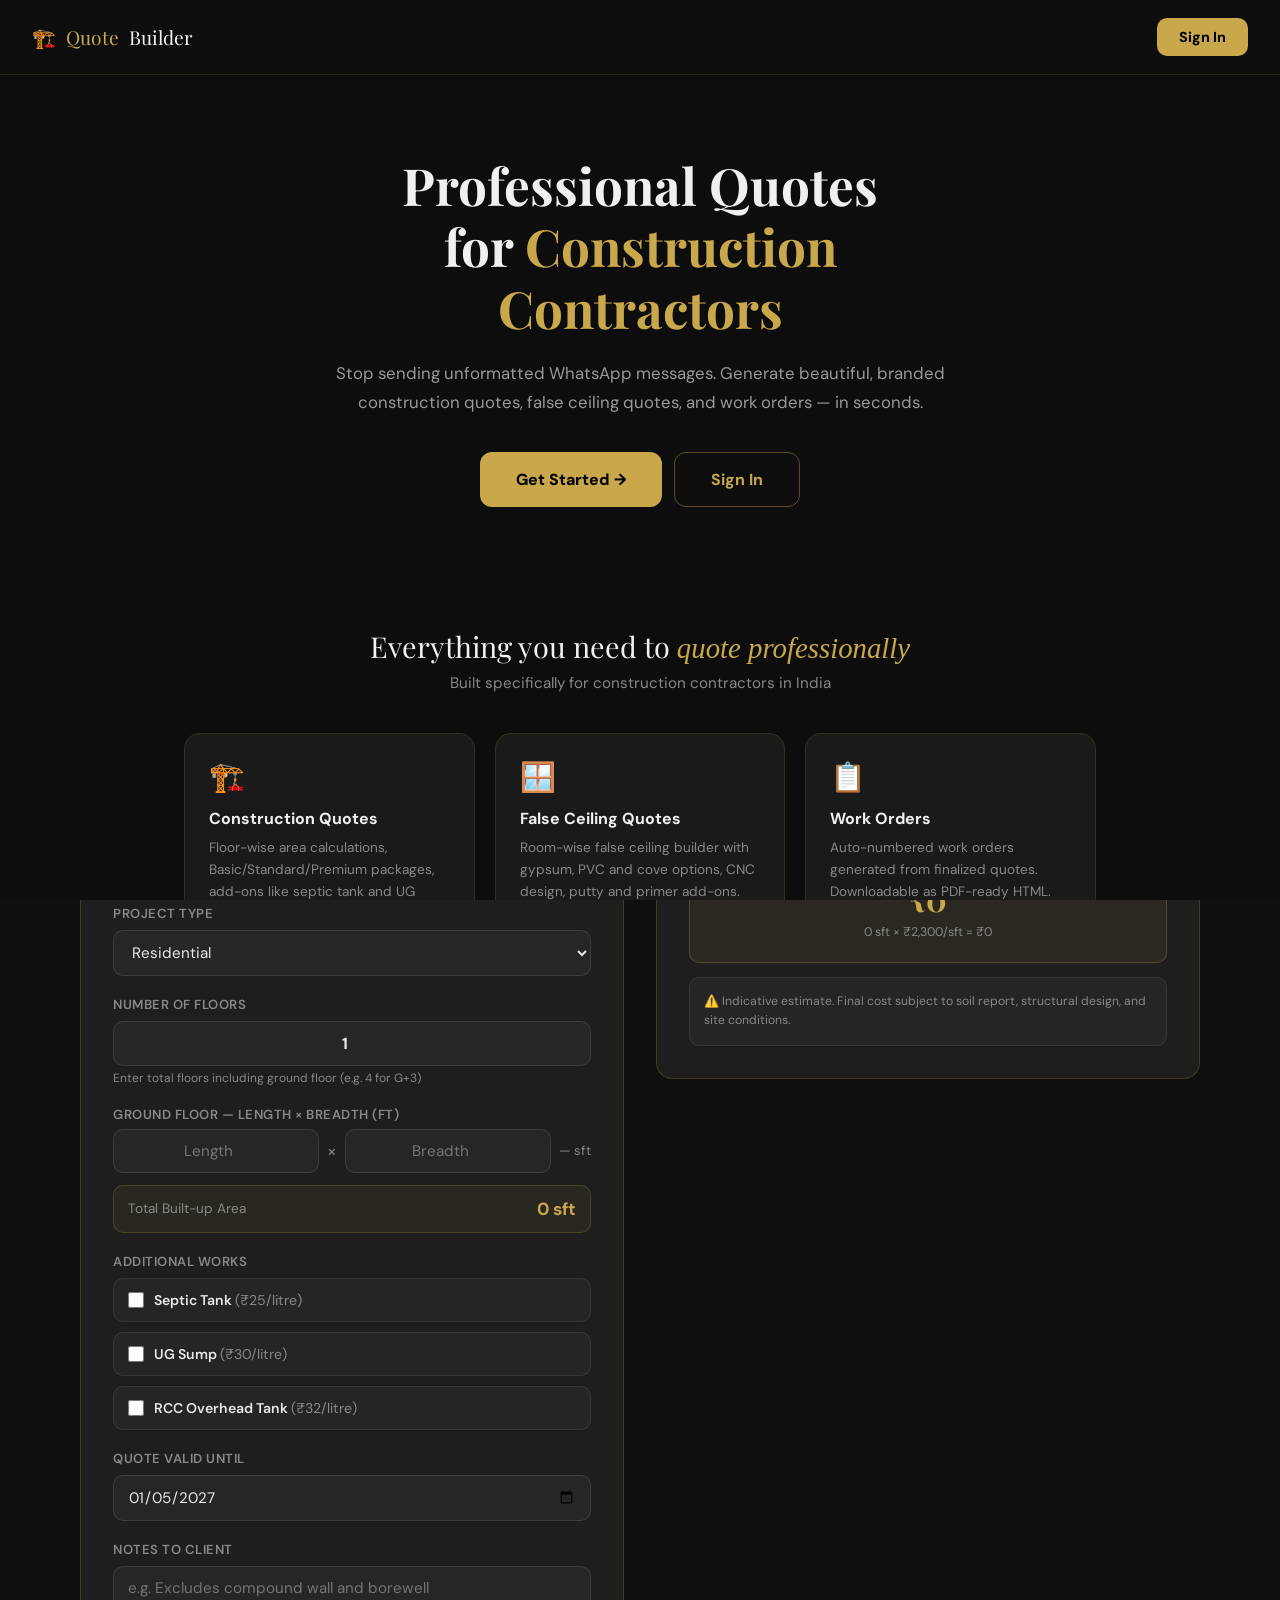
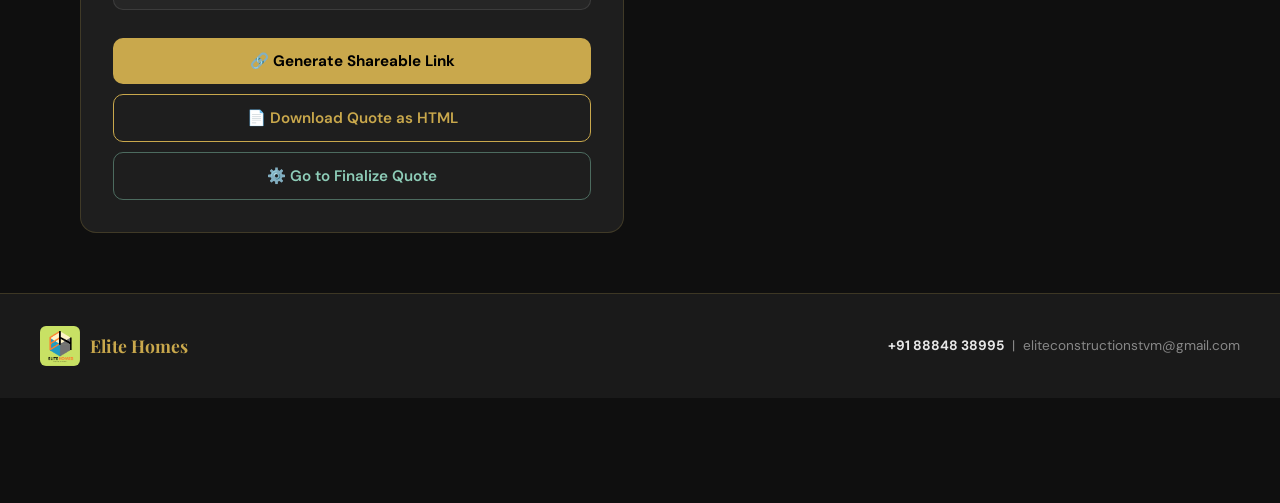
==== commit 21533d2c: "Remove settings button and add profile button" ====
--- a/index.html
+++ b/index.html
@@ -23,7 +23,6 @@
     <button class="nav-btn" id="nav-packages" onclick="showPage('packages',this);closeMenu()">Packages</button>
     <button class="nav-btn" id="nav-projects" onclick="showPage('projects',this);closeMenu()">Portfolio</button>
     <button class="nav-btn" id="nav-finalize" onclick="showPage('finalize',this);closeMenu()" style="display:none">Finalize Quote</button>
-    <button class="nav-btn" id="nav-settings" onclick="showPage('settings',this);closeMenu()">⚙️ Settings</button>
   </div>
   <div style="display:flex;align-items:center;gap:10px">
     <button class="nav-hamburger" id="navHamburger" onclick="toggleMenu()" aria-label="Menu">☰</button>
@@ -802,8 +801,10 @@
   </div>
 </div>
 
-<!-- SETTINGS TRIGGER BUTTON -->
-<button class="admin-trigger" title="Settings" onclick="showPage('settings',document.getElementById('nav-settings'))">⚙️</button>
+<!-- PROFILE BUTTON -->
+<button class="admin-trigger profile-trigger" id="profileTrigger" title="Account & Settings" onclick="showPage('settings',document.getElementById('nav-settings'))">
+  <span id="profileInitials" style="font-size:0.85rem;font-weight:800;letter-spacing:0.03em">EH</span>
+</button>
 
 <!-- SETTINGS PAGE -->
 <div class="page" id="page-settings">
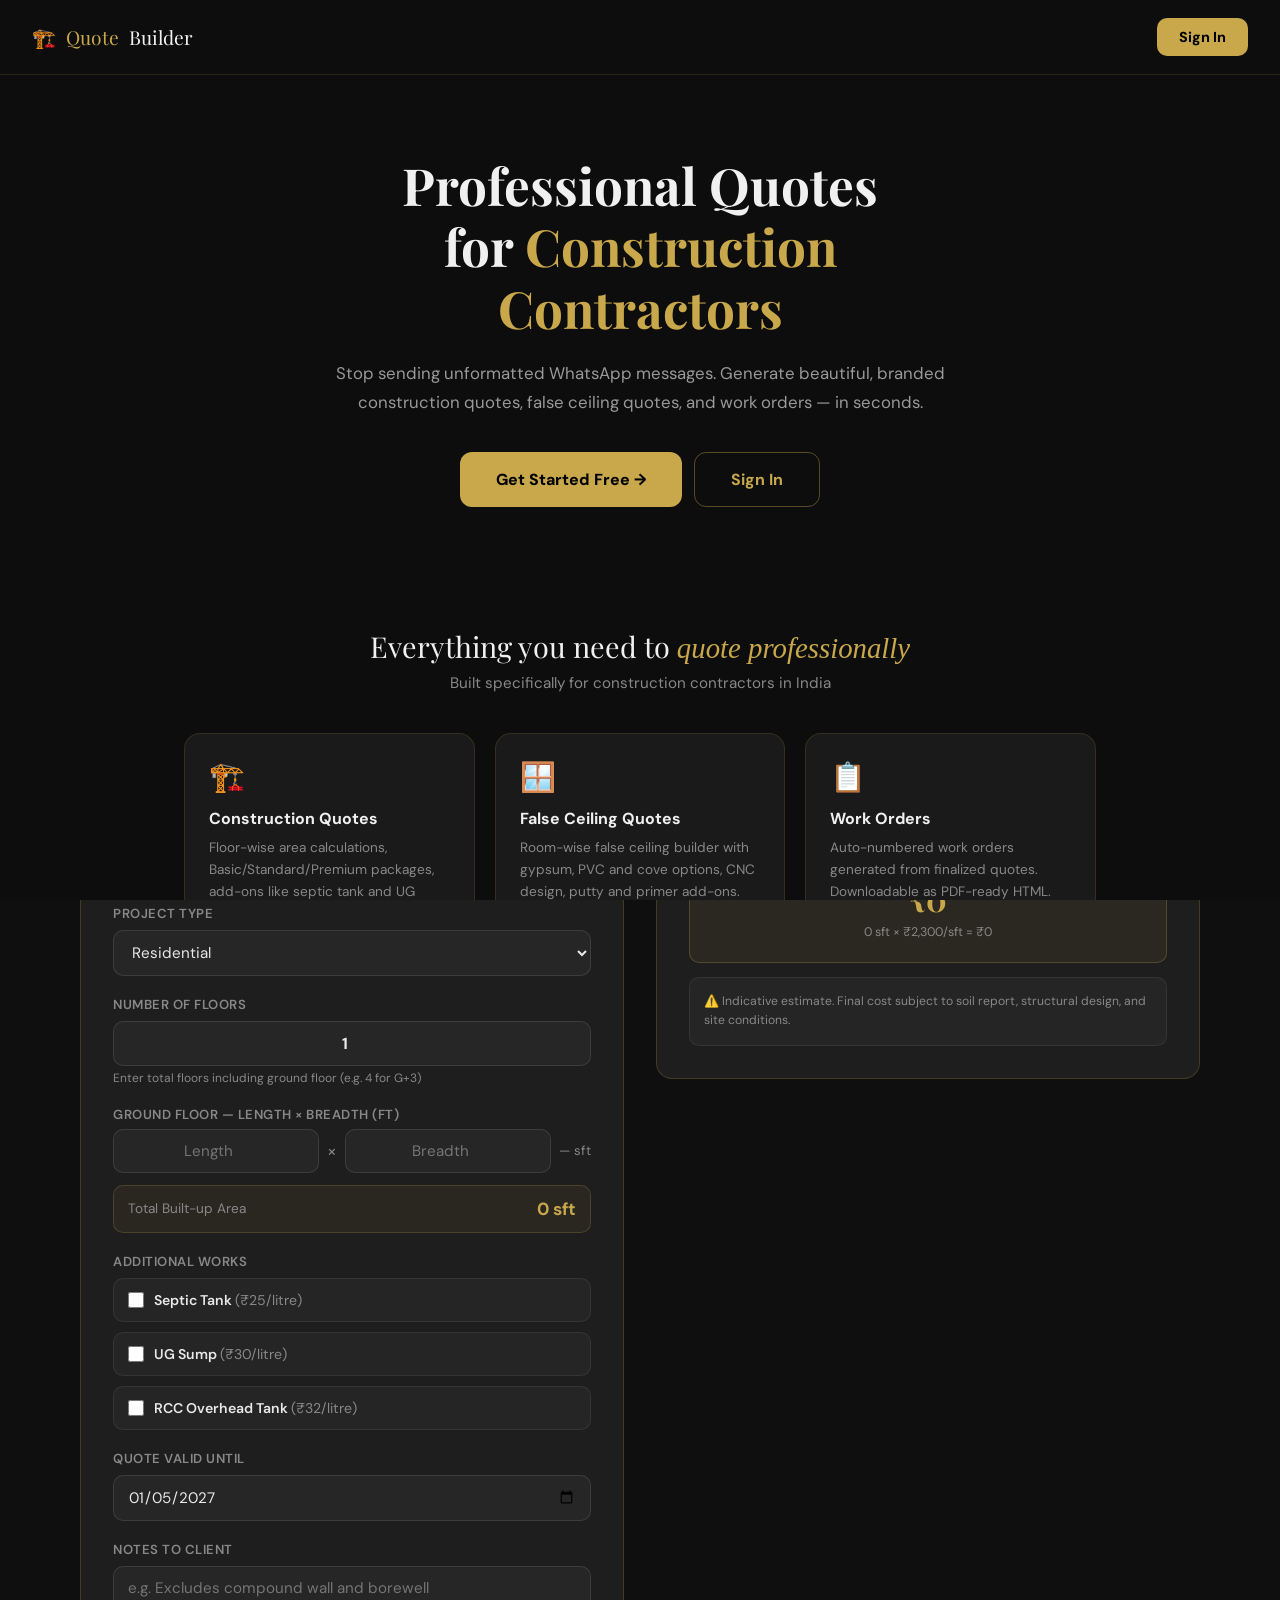
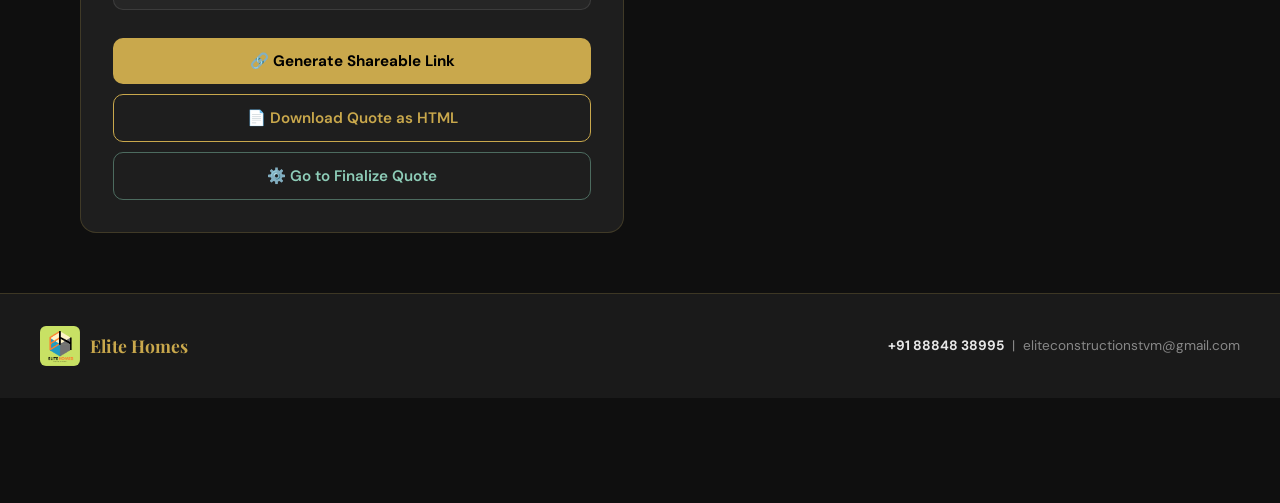
==== commit 61a01d09: "Add token badge to navigation bar" ====
--- a/index.html
+++ b/index.html
@@ -24,8 +24,12 @@
     <button class="nav-btn" id="nav-projects" onclick="showPage('projects',this);closeMenu()">Portfolio</button>
     <button class="nav-btn" id="nav-finalize" onclick="showPage('finalize',this);closeMenu()" style="display:none">Finalize Quote</button>
   </div>
-  <div style="display:flex;align-items:center;gap:10px">
+  <div style="display:flex;align-items:center;gap:8px">
+    <span id="tokenBadge" onclick="showPage('settings',document.getElementById('nav-settings'))" title="Token balance" style="font-size:0.72rem;font-weight:700;padding:4px 10px;border-radius:999px;cursor:pointer;background:rgba(201,168,76,0.15);color:var(--gold);border:1px solid rgba(201,168,76,0.4);display:none"></span>
     <button class="nav-hamburger" id="navHamburger" onclick="toggleMenu()" aria-label="Menu">☰</button>
+    <button class="profile-trigger" id="profileTrigger" title="Account & Settings" onclick="toggleSettings()">
+      <span id="profileInitials">EH</span>
+    </button>
   </div>
 </nav>
 
@@ -801,11 +805,6 @@
   </div>
 </div>
 
-<!-- PROFILE BUTTON -->
-<button class="admin-trigger profile-trigger" id="profileTrigger" title="Account & Settings" onclick="showPage('settings',document.getElementById('nav-settings'))">
-  <span id="profileInitials" style="font-size:0.85rem;font-weight:800;letter-spacing:0.03em">EH</span>
-</button>
-
 <!-- SETTINGS PAGE -->
 <div class="page" id="page-settings">
   <div class="hero">
--- a/css/styles.css
+++ b/css/styles.css
@@ -633,15 +633,16 @@
     background:var(--gold); color:#000; border:none; cursor:pointer;
     font-family:'DM Sans',sans-serif; font-size:0.92rem; font-weight:700;
   }
-  .admin-trigger {
-    position:fixed; bottom:24px; left:24px; z-index:150;
-    width:44px; height:44px; border-radius:12px;
-    background:rgba(201,168,76,0.12); border:1px solid rgba(201,168,76,0.25);
-    color:var(--gold); font-size:1.2rem; cursor:pointer;
-    display:flex; align-items:center; justify-content:center;
-    transition:all 0.2s;
-  }
-  .admin-trigger:hover { background:rgba(201,168,76,0.2); }
+  .profile-trigger {
+    width:36px; height:36px; border-radius:50%;
+    background:var(--gold); border:none;
+    color:#000; font-size:0.78rem; font-weight:800;
+    cursor:pointer; display:flex; align-items:center; justify-content:center;
+    transition:all 0.2s; box-shadow:0 2px 6px rgba(201,168,76,0.35);
+    font-family:'DM Sans',sans-serif; letter-spacing:0.03em;
+    flex-shrink:0;
+  }
+  .profile-trigger:hover { background:var(--gold-light); transform:scale(1.05); }
   .empty-state { text-align:center; padding:32px; color:var(--muted); font-size:0.9rem; }
 
 
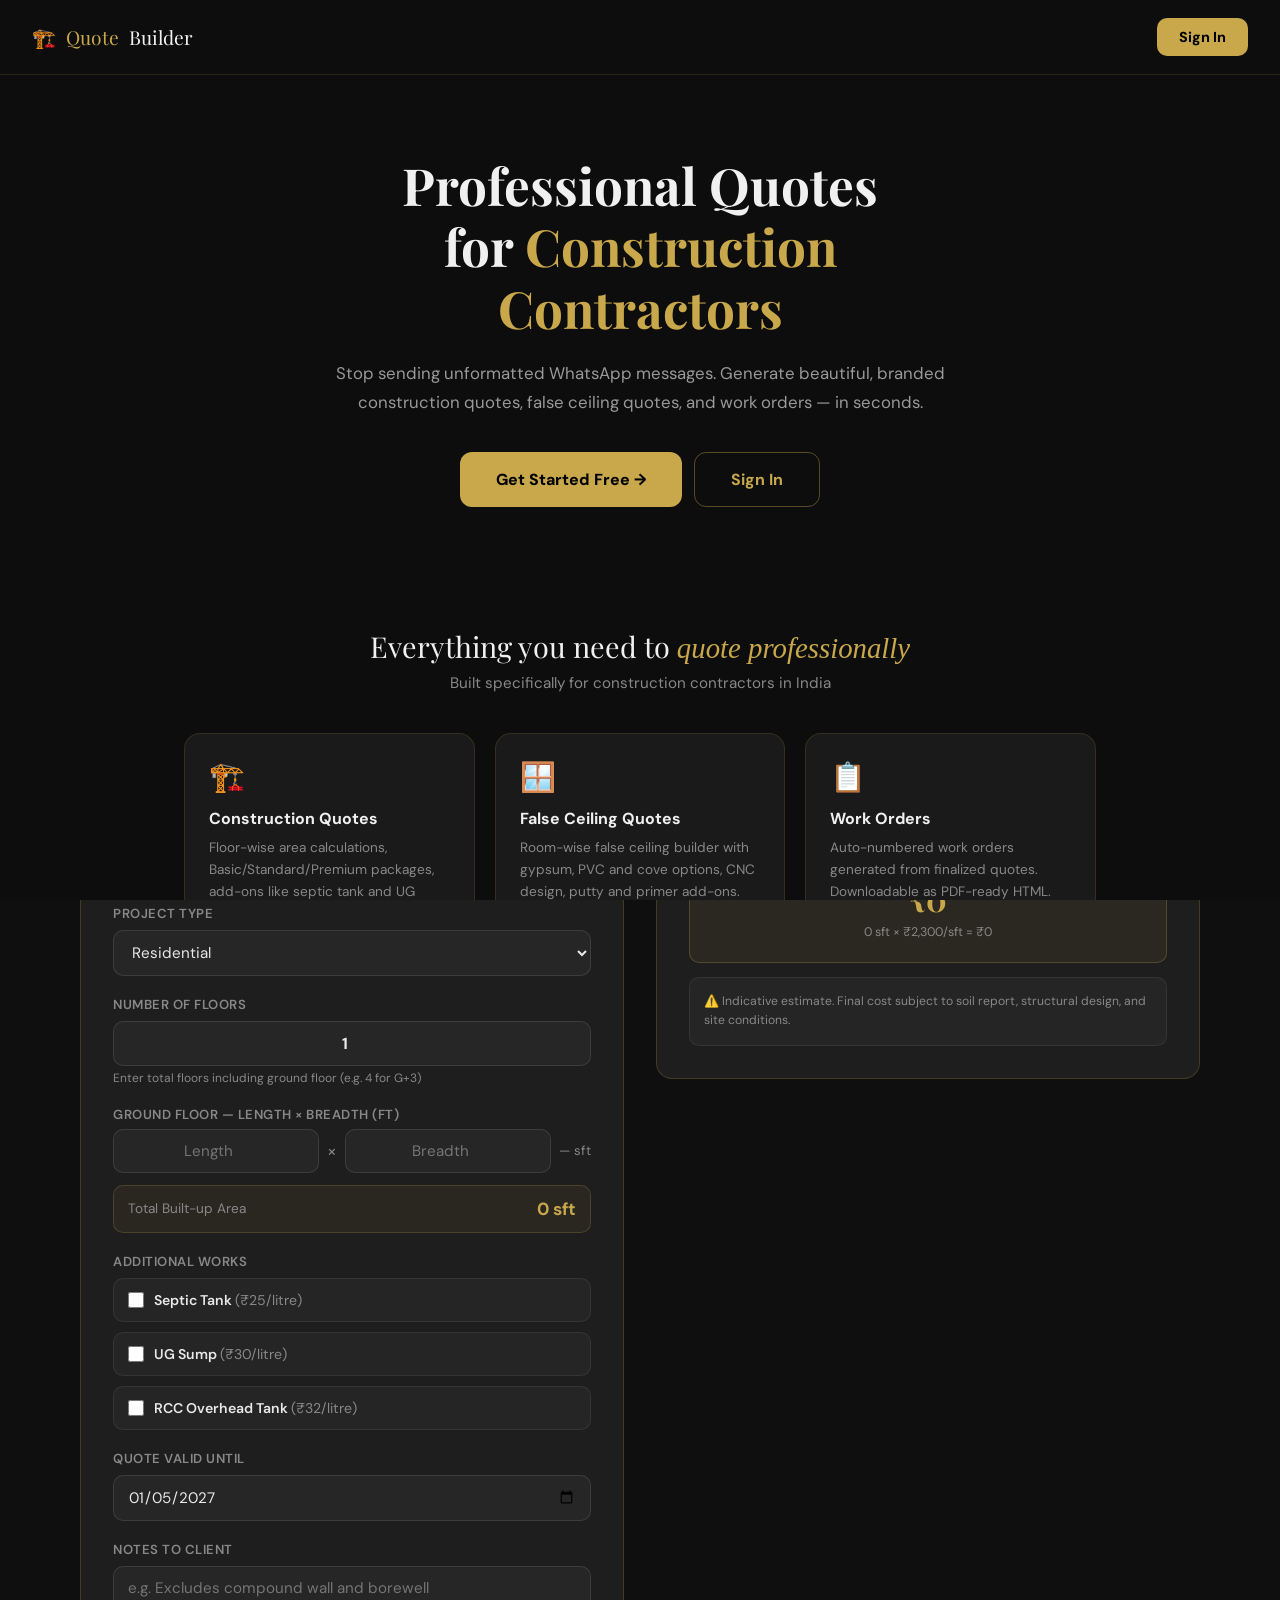
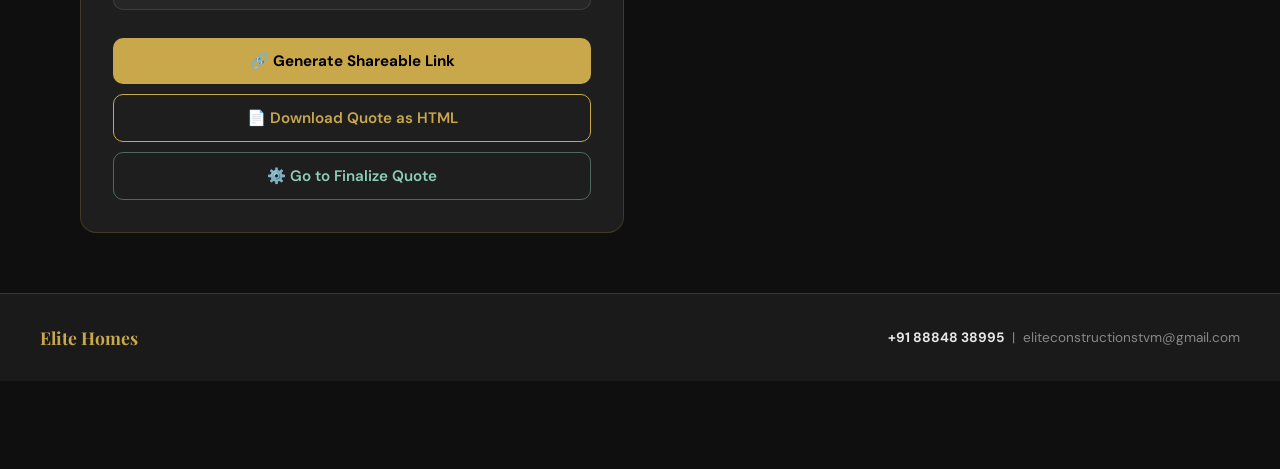
==== commit 5c03316f: "Add class to footer logo image for styling" ====
--- a/index.html
+++ b/index.html
@@ -22,6 +22,7 @@
     <button class="nav-btn" id="nav-fc-finalize" onclick="showPage('fc-finalize',this);closeMenu()" style="display:none">Finalize FC</button>
     <button class="nav-btn" id="nav-packages" onclick="showPage('packages',this);closeMenu()">Packages</button>
     <button class="nav-btn" id="nav-projects" onclick="showPage('projects',this);closeMenu()">Portfolio</button>
+    <button class="nav-btn" id="nav-quotes" onclick="showPage('quotes',this);closeMenu()">My Quotes</button>
     <button class="nav-btn" id="nav-finalize" onclick="showPage('finalize',this);closeMenu()" style="display:none">Finalize Quote</button>
   </div>
   <div style="display:flex;align-items:center;gap:8px">
@@ -69,7 +70,7 @@
   </div>
 
       <footer>
-    <div class="footer-logo" style="display:flex;align-items:center;gap:10px"><img src="assets/logo.png" style="height:40px;width:40px;object-fit:contain;border-radius:6px"/><span></span></div>
+    <div class="footer-logo" style="display:flex;align-items:center;gap:10px"><img class="footer-logo-img" src="assets/logo.png" style="height:40px;width:40px;object-fit:contain;border-radius:6px"/><span></span></div>
     <div class="footer-contact"></div>
   </footer>
 
@@ -339,7 +340,7 @@
   </div>
 
     <footer>
-    <div class="footer-logo" style="display:flex;align-items:center;gap:10px"><img src="assets/logo.png" style="height:40px;width:40px;object-fit:contain;border-radius:6px"/><span></span></div>
+    <div class="footer-logo" style="display:flex;align-items:center;gap:10px"><img class="footer-logo-img" src="assets/logo.png" style="height:40px;width:40px;object-fit:contain;border-radius:6px"/><span></span></div>
     <div class="footer-contact"></div>
   </footer>
 
@@ -684,7 +685,7 @@
   </div>
 
    <footer>
-    <div class="footer-logo" style="display:flex;align-items:center;gap:10px"><img src="assets/logo.png" style="height:40px;width:40px;object-fit:contain;border-radius:6px"/><span></span></div>
+    <div class="footer-logo" style="display:flex;align-items:center;gap:10px"><img class="footer-logo-img" src="assets/logo.png" style="height:40px;width:40px;object-fit:contain;border-radius:6px"/><span></span></div>
     <div class="footer-contact"></div>
   </footer>
 
@@ -805,6 +806,32 @@
   </div>
 </div>
 
+<!-- ===================== PAGE: MY QUOTES ===================== -->
+<div class="page" id="page-quotes">
+  <div class="hero">
+    <h1>My <em>Quotes</em></h1>
+    <p>All quotes you've generated, with their status and shareable links.</p>
+  </div>
+  <div class="section" style="max-width:800px;margin:0 auto">
+    <div style="display:flex;justify-content:space-between;align-items:center;margin-bottom:20px">
+      <div style="display:flex;gap:8px" id="quotesFilterBtns">
+        <button onclick="filterQuotes('all',this)" class="quotes-filter-btn active">All</button>
+        <button onclick="filterQuotes('sent',this)" class="quotes-filter-btn">Sent</button>
+        <button onclick="filterQuotes('accepted',this)" class="quotes-filter-btn">Accepted</button>
+        <button onclick="filterQuotes('rejected',this)" class="quotes-filter-btn">Rejected</button>
+      </div>
+      <button onclick="showPage('quote',document.getElementById('nav-quote'))" style="padding:8px 16px;border-radius:8px;border:none;background:var(--gold);color:#000;font-weight:700;cursor:pointer;font-family:inherit;font-size:0.82rem">+ New Quote</button>
+    </div>
+    <div id="quotesList">
+      <div class="empty-state">Loading quotes...</div>
+    </div>
+  </div>
+  <footer>
+    <div class="footer-logo" style="display:flex;align-items:center;gap:10px"><img class="footer-logo-img" src="assets/logo.png" style="height:40px;width:40px;object-fit:contain;border-radius:6px"/><span></span></div>
+    <div class="footer-contact"></div>
+  </footer>
+</div>
+
 <!-- SETTINGS PAGE -->
 <div class="page" id="page-settings">
   <div class="hero">
@@ -912,8 +939,19 @@
       </div>
     </div>
 
+    <!-- TOKEN BALANCE -->
+    <div style="margin-top:28px;padding-top:24px;border-top:1px solid rgba(255,255,255,0.08)">
+      <div class="settings-section-title">🪙 Tokens & Subscription</div>
+      <div id="settingsTokenInfo" style="background:rgba(255,255,255,0.03);border:1px solid rgba(255,255,255,0.08);border-radius:12px;padding:16px;margin-bottom:14px;font-size:0.85rem;color:var(--muted);line-height:1.8">
+        Loading balance...
+      </div>
+      <button onclick="showPaywall('quote')" style="padding:10px 20px;border-radius:10px;border:1px solid rgba(201,168,76,0.4);background:rgba(201,168,76,0.08);color:var(--gold);cursor:pointer;font-family:'DM Sans',sans-serif;font-size:0.85rem;font-weight:700">
+        + Buy Tokens or Subscribe
+      </button>
+    </div>
+
     <!-- SIGN OUT -->
-    <div style="margin-top:36px;padding-top:24px;border-top:1px solid rgba(255,255,255,0.08)">
+    <div style="margin-top:24px;padding-top:24px;border-top:1px solid rgba(255,255,255,0.08)">
       <button onclick="sbLogout()" style="padding:12px 24px;border-radius:10px;border:1px solid rgba(239,68,68,0.4);background:rgba(239,68,68,0.08);color:#fca5a5;cursor:pointer;font-family:'DM Sans',sans-serif;font-size:0.9rem;font-weight:600">
         Sign Out
       </button>
@@ -922,7 +960,7 @@
   </div>
 
   <footer>
-    <div class="footer-logo" style="display:flex;align-items:center;gap:10px"><img src="assets/logo.png" style="height:40px;width:40px;object-fit:contain;border-radius:6px"/><span></span></div>
+    <div class="footer-logo" style="display:flex;align-items:center;gap:10px"><img class="footer-logo-img" src="assets/logo.png" style="height:40px;width:40px;object-fit:contain;border-radius:6px"/><span></span></div>
     <div class="footer-contact"></div>
   </footer>
 </div>
--- a/css/styles.css
+++ b/css/styles.css
@@ -1092,3 +1092,38 @@
   border-bottom: 1px solid var(--border);
   grid-column: 1 / -1;
 }
+
+/* ═══ QUOTES DASHBOARD ═══ */
+.quotes-filter-btn {
+  padding:6px 14px; border-radius:8px; border:1px solid rgba(255,255,255,0.12);
+  background:transparent; color:var(--muted); cursor:pointer;
+  font-family:'DM Sans',sans-serif; font-size:0.8rem; font-weight:600;
+  transition:all 0.2s;
+}
+.quotes-filter-btn.active {
+  background:rgba(201,168,76,0.15); color:var(--gold);
+  border-color:rgba(201,168,76,0.4);
+}
+.quote-card {
+  background:var(--dark2); border:1px solid var(--border);
+  border-radius:14px; padding:18px 20px; margin-bottom:12px;
+  transition:border-color 0.2s;
+}
+.quote-card:hover { border-color:rgba(201,168,76,0.3); }
+.quote-card-header { display:flex; justify-content:space-between; align-items:flex-start; margin-bottom:10px; }
+.quote-client-name { font-weight:700; font-size:1rem; color:var(--text); }
+.quote-status {
+  font-size:0.7rem; font-weight:700; padding:3px 10px;
+  border-radius:999px; text-transform:uppercase; letter-spacing:0.05em;
+}
+.status-sent     { background:rgba(59,130,246,0.15); color:#60a5fa; border:1px solid rgba(59,130,246,0.3); }
+.status-accepted { background:rgba(16,185,129,0.15); color:#34d399; border:1px solid rgba(16,185,129,0.3); }
+.status-rejected { background:rgba(239,68,68,0.15);  color:#f87171; border:1px solid rgba(239,68,68,0.3); }
+.status-draft    { background:rgba(255,255,255,0.06); color:var(--muted); border:1px solid rgba(255,255,255,0.1); }
+.quote-meta { font-size:0.8rem; color:var(--muted); display:flex; gap:16px; flex-wrap:wrap; margin-bottom:12px; }
+.quote-card-actions { display:flex; gap:8px; flex-wrap:wrap; }
+.quote-action-btn {
+  padding:6px 12px; border-radius:8px; font-size:0.78rem;
+  font-weight:600; cursor:pointer; font-family:inherit;
+  transition:all 0.2s;
+}
